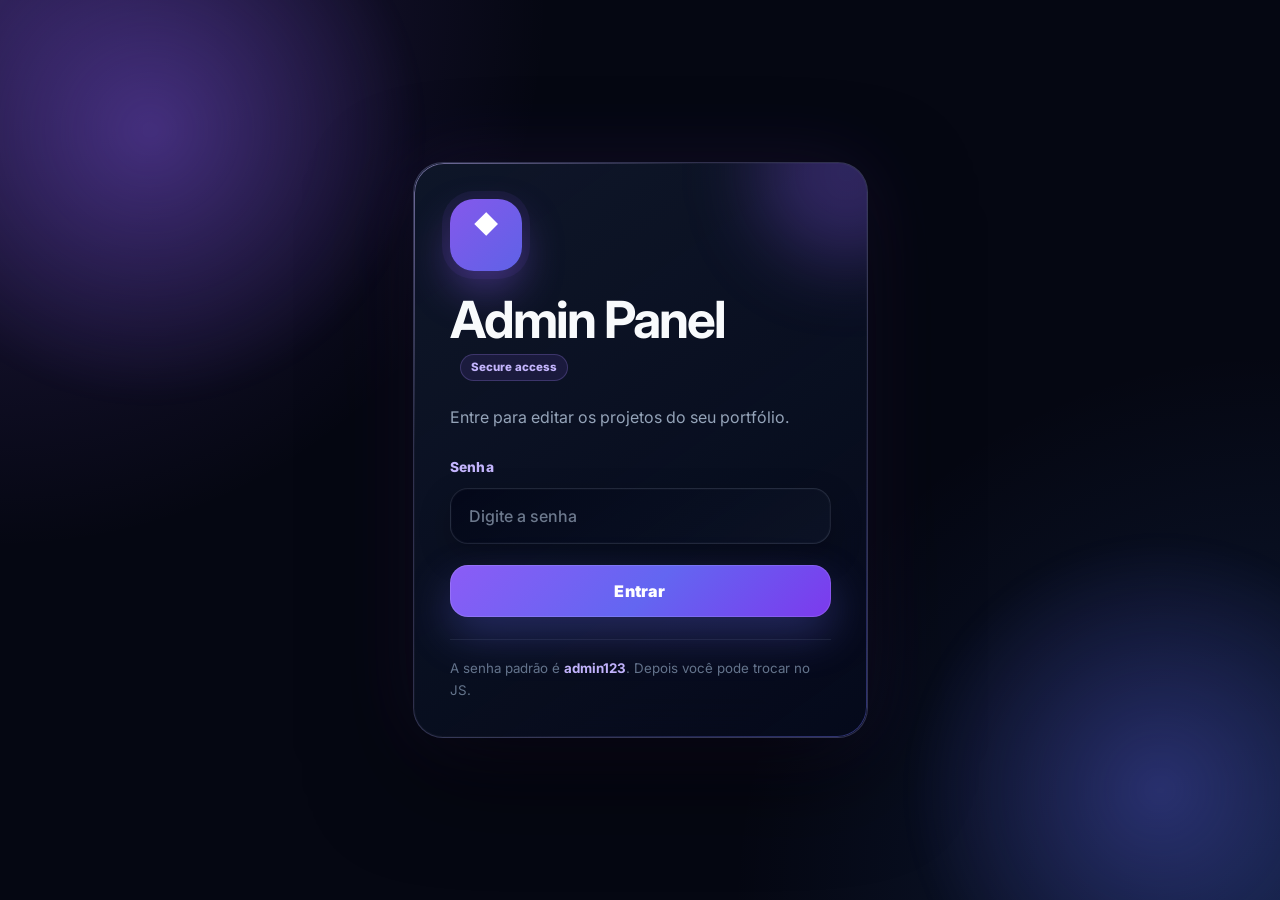
==== admin.html @ 2264615f "Update admin.html" ====
<!DOCTYPE html>
<html lang="pt-BR">
<head>
  <meta charset="UTF-8" />
  <meta name="viewport" content="width=device-width, initial-scale=1.0" />
  <title>Admin Panel | yDeku</title>

  <link rel="stylesheet" href="admin.css" />

  <link rel="preconnect" href="https://fonts.googleapis.com" />
  <link rel="preconnect" href="https://fonts.gstatic.com" crossorigin />
  <link
    href="https://fonts.googleapis.com/css2?family=Inter:wght@400;500;600;700;800&display=swap"
    rel="stylesheet"
  />
</head>
<body>
  <main class="admin-page">
    <section class="login-screen" id="loginScreen">
      <div class="login-card">
        <div class="login-logo">yDeku</div>

        <h1>Admin Panel</h1>
        <p>Entre para editar os projetos do seu portfólio.</p>

        <form id="loginForm">
          <label for="passwordInput">Senha</label>
          <input
            type="password"
            id="passwordInput"
            placeholder="Digite a senha"
            autocomplete="current-password"
          />

          <button type="submit">Entrar</button>

          <span class="login-error" id="loginError">
            Senha incorreta.
          </span>
        </form>

        <small>A senha padrão é <strong>admin123</strong>. Depois você pode trocar no JS.</small>
      </div>
    </section>

    <section class="dashboard hidden" id="dashboard">
      <aside class="sidebar">
        <div>
          <div class="brand">
            <span class="brand-icon">◆</span>
            <span>yDeku Admin</span>
          </div>

          <nav class="menu">
            <a href="#projects" class="active">Projetos</a>
            <a href="#settings">Configurações</a>
          </nav>
        </div>

        <button class="logout-btn" id="logoutBtn">Sair</button>
      </aside>

      <section class="content">
        <header class="topbar">
          <div>
            <h1>Painel Admin</h1>
            <p>Gerencie os projetos que aparecem no seu site.</p>
          </div>

          <a class="site-btn" href="index.html">Ver site</a>
        </header>

        <section class="admin-grid" id="projects">
          <div class="panel form-panel">
            <div class="panel-header">
              <h2 id="formTitle">Adicionar projeto</h2>
              <p>Preencha os dados do card.</p>
            </div>

            <form id="projectForm">
              <input type="hidden" id="projectId" />

              <div class="field">
                <label for="projectTitle">Título</label>
                <input
                  type="text"
                  id="projectTitle"
                  placeholder="Ex: Parkour Addon"
                  required
                />
              </div>

              <div class="field">
                <label for="projectDescription">Descrição</label>
                <textarea
                  id="projectDescription"
                  placeholder="Ex: Sistema de parkour para Minecraft Bedrock usando Script API."
                  required
                ></textarea>
              </div>

              <div class="field">
                <label for="projectImage">Imagem</label>
                <input
                  type="text"
                  id="projectImage"
                  placeholder="Ex: assets/project.png ou URL da imagem"
                />
              </div>

              <div class="field">
                <label for="projectLink">Link</label>
                <input
                  type="text"
                  id="projectLink"
                  placeholder="Ex: https://github.com/ydeku/..."
                />
              </div>

              <div class="field">
                <label for="projectTags">Tags</label>
                <input
                  type="text"
                  id="projectTags"
                  placeholder="Ex: Minecraft, Script API, JSON"
                />
              </div>

              <div class="form-actions">
                <button type="submit" class="primary-btn" id="saveBtn">
                  Salvar projeto
                </button>

                <button type="button" class="secondary-btn" id="cancelEditBtn">
                  Cancelar
                </button>
              </div>
            </form>
          </div>

          <div class="panel list-panel">
            <div class="panel-header">
              <h2>Projetos cadastrados</h2>
              <p>Edite, exclua ou reorganize seus cards.</p>
            </div>

            <div class="project-list" id="projectList"></div>

            <div class="empty-state hidden" id="emptyState">
              <h3>Nenhum projeto ainda</h3>
              <p>Adicione seu primeiro projeto pelo formulário.</p>
            </div>
          </div>
        </section>

        <section class="panel settings-panel" id="settings">
          <div class="panel-header">
            <h2>Configurações</h2>
            <p>Ferramentas rápidas para controlar os dados salvos.</p>
          </div>

          <div class="settings-actions">
            <button class="secondary-btn" id="exportBtn">Exportar dados</button>
            <button class="danger-btn" id="clearBtn">Limpar projetos</button>
          </div>

          <textarea
            id="exportOutput"
            class="export-output"
            readonly
            placeholder="Os dados exportados vão aparecer aqui..."
          ></textarea>
        </section>
      </section>
    </section>
  </main>

   <script src="projects-data.js?v=1"></script>
  <script src="admin.js?v=3"></script>
</body>
</html>
---- admin.css ----
* {
  margin: 0;
  padding: 0;
  box-sizing: border-box;
}

:root {
  --bg: #050712;
  --bg-soft: #0c111d;
  --card: rgba(15, 23, 42, 0.76);
  --card-solid: #0f172a;
  --border: rgba(148, 163, 184, 0.16);
  --text: #f8fafc;
  --muted: #94a3b8;
  --muted-2: #64748b;
  --primary: #8b5cf6;
  --primary-2: #a78bfa;
  --primary-3: #c4b5fd;
  --danger: #ef4444;
  --danger-2: #f87171;
  --success: #22c55e;
  --radius: 22px;
  --shadow: 0 24px 80px rgba(0, 0, 0, 0.42);
}

html {
  scroll-behavior: smooth;
}

body {
  min-height: 100vh;
  font-family: "Inter", Arial, sans-serif;
  background:
    radial-gradient(circle at top left, rgba(139, 92, 246, 0.24), transparent 35%),
    radial-gradient(circle at bottom right, rgba(59, 130, 246, 0.16), transparent 35%),
    var(--bg);
  color: var(--text);
  overflow-x: hidden;
}

button,
input,
textarea {
  font-family: inherit;
}

button {
  cursor: pointer;
}

a {
  color: inherit;
  text-decoration: none;
}

.hidden {
  display: none !important;
}

/* LOGIN NOVO */

.login-screen {
  position: relative;
  min-height: 100vh;
  display: grid;
  place-items: center;
  padding: 24px;
  overflow: hidden;
  isolation: isolate;
}

.login-screen::before {
  content: "";
  position: absolute;
  width: 620px;
  height: 620px;
  top: -180px;
  left: -160px;
  border-radius: 999px;
  background:
    radial-gradient(circle, rgba(139, 92, 246, 0.38), transparent 62%);
  filter: blur(8px);
  animation: floatGlow 8s ease-in-out infinite alternate;
  z-index: -3;
}

.login-screen::after {
  content: "";
  position: absolute;
  width: 560px;
  height: 560px;
  right: -160px;
  bottom: -170px;
  border-radius: 999px;
  background:
    radial-gradient(circle, rgba(99, 102, 241, 0.34), transparent 64%);
  filter: blur(8px);
  animation: floatGlow 9s ease-in-out infinite alternate-reverse;
  z-index: -3;
}

@keyframes floatGlow {
  from {
    transform: translate3d(0, 0, 0) scale(1);
  }

  to {
    transform: translate3d(28px, -22px, 0) scale(1.08);
  }
}

.login-card {
  position: relative;
  width: min(100%, 455px);
  padding: 36px;
  border: 1px solid rgba(196, 181, 253, 0.22);
  border-radius: 30px;
  background:
    linear-gradient(145deg, rgba(15, 23, 42, 0.88), rgba(2, 6, 23, 0.72)),
    rgba(15, 23, 42, 0.78);
  backdrop-filter: blur(22px);
  box-shadow:
    0 34px 100px rgba(0, 0, 0, 0.58),
    0 0 0 1px rgba(255, 255, 255, 0.03) inset,
    0 0 80px rgba(139, 92, 246, 0.12);
  overflow: hidden;
}

.login-card::before {
  content: "";
  position: absolute;
  inset: 0;
  padding: 1px;
  border-radius: inherit;
  background:
    linear-gradient(
      135deg,
      rgba(196, 181, 253, 0.55),
      transparent 28%,
      transparent 64%,
      rgba(99, 102, 241, 0.42)
    );
  mask:
    linear-gradient(#000 0 0) content-box,
    linear-gradient(#000 0 0);
  mask-composite: exclude;
  pointer-events: none;
}

.login-card::after {
  content: "";
  position: absolute;
  width: 180px;
  height: 180px;
  top: -80px;
  right: -70px;
  border-radius: 999px;
  background: rgba(139, 92, 246, 0.28);
  filter: blur(36px);
  pointer-events: none;
}

.login-logo {
  position: relative;
  width: 72px;
  height: 72px;
  display: grid;
  place-items: center;
  margin-bottom: 24px;
  border-radius: 24px;
  background:
    linear-gradient(135deg, rgba(139, 92, 246, 0.95), rgba(99, 102, 241, 0.95));
  color: #fff;
  font-weight: 900;
  letter-spacing: -1px;
  box-shadow:
    0 20px 40px rgba(139, 92, 246, 0.36),
    0 0 0 8px rgba(139, 92, 246, 0.08);
}

.login-logo::before {
  content: "◆";
  font-size: 1.55rem;
}

.login-logo {
  font-size: 0;
}

.login-card h1 {
  position: relative;
  font-size: clamp(2.2rem, 6vw, 3.2rem);
  line-height: 0.95;
  letter-spacing: -2px;
  margin-bottom: 12px;
}

.login-card h1::after {
  content: "Secure access";
  display: inline-flex;
  margin-left: 10px;
  transform: translateY(-6px);
  padding: 7px 10px;
  border: 1px solid rgba(167, 139, 250, 0.24);
  border-radius: 999px;
  background: rgba(139, 92, 246, 0.12);
  color: var(--primary-3);
  font-size: 0.72rem;
  font-weight: 800;
  letter-spacing: 0;
  vertical-align: middle;
}

.login-card p {
  max-width: 360px;
  color: var(--muted);
  line-height: 1.7;
  margin-bottom: 28px;
}

.login-card form {
  display: grid;
  gap: 13px;
}

.login-card label {
  color: var(--primary-3);
  font-size: 0.86rem;
  font-weight: 800;
  letter-spacing: 0.3px;
}

.login-card input {
  width: 100%;
  padding: 17px 18px;
  border: 1px solid rgba(148, 163, 184, 0.18);
  border-radius: 18px;
  outline: none;
  background:
    linear-gradient(145deg, rgba(2, 6, 23, 0.78), rgba(15, 23, 42, 0.58));
  color: var(--text);
  font-size: 1rem;
  font-weight: 600;
  box-shadow:
    0 12px 32px rgba(0, 0, 0, 0.22),
    0 0 0 1px rgba(255, 255, 255, 0.02) inset;
  transition: 0.25s ease;
}

.login-card input::placeholder {
  color: rgba(148, 163, 184, 0.72);
  font-weight: 500;
}

.login-card input:focus {
  border-color: rgba(167, 139, 250, 0.9);
  box-shadow:
    0 0 0 5px rgba(139, 92, 246, 0.14),
    0 16px 38px rgba(0, 0, 0, 0.3);
  transform: translateY(-1px);
}

.login-card button {
  position: relative;
  margin-top: 8px;
  padding: 16px 18px;
  border: none;
  border-radius: 18px;
  background:
    linear-gradient(135deg, #8b5cf6, #6366f1 52%, #7c3aed);
  color: #fff;
  font-weight: 900;
  font-size: 1rem;
  letter-spacing: 0.2px;
  box-shadow:
    0 18px 44px rgba(99, 102, 241, 0.32),
    0 0 0 1px rgba(255, 255, 255, 0.12) inset;
  overflow: hidden;
  transition: transform 0.25s ease, filter 0.25s ease, box-shadow 0.25s ease;
}

.login-card button::before {
  content: "";
  position: absolute;
  top: 0;
  left: -80%;
  width: 60%;
  height: 100%;
  background: linear-gradient(90deg, transparent, rgba(255, 255, 255, 0.28), transparent);
  transform: skewX(-18deg);
  transition: 0.55s ease;
}

.login-card button:hover {
  transform: translateY(-3px);
  filter: brightness(1.08);
  box-shadow:
    0 24px 58px rgba(99, 102, 241, 0.42),
    0 0 0 1px rgba(255, 255, 255, 0.16) inset;
}

.login-card button:hover::before {
  left: 125%;
}

.login-card button:active {
  transform: translateY(-1px) scale(0.99);
}

.login-error {
  display: none;
  padding: 12px 14px;
  border: 1px solid rgba(248, 113, 113, 0.24);
  border-radius: 14px;
  background: rgba(239, 68, 68, 0.08);
  color: var(--danger-2);
  font-size: 0.9rem;
  font-weight: 800;
}

.login-error.show {
  display: block;
}

.login-card small {
  display: block;
  margin-top: 22px;
  padding-top: 18px;
  border-top: 1px solid rgba(148, 163, 184, 0.12);
  color: var(--muted-2);
  line-height: 1.6;
}

.login-card small strong {
  color: var(--primary-3);
}

/* DASHBOARD */

.dashboard {
  min-height: 100vh;
  display: grid;
  grid-template-columns: 280px 1fr;
}

.sidebar {
  position: sticky;
  top: 0;
  height: 100vh;
  padding: 24px;
  border-right: 1px solid var(--border);
  background: rgba(2, 6, 23, 0.54);
  backdrop-filter: blur(20px);
  display: flex;
  flex-direction: column;
  justify-content: space-between;
}

.brand {
  display: flex;
  align-items: center;
  gap: 12px;
  font-weight: 800;
  font-size: 1.1rem;
  margin-bottom: 34px;
}

.brand-icon {
  width: 38px;
  height: 38px;
  display: grid;
  place-items: center;
  border-radius: 14px;
  background: linear-gradient(135deg, var(--primary), #6366f1);
  color: #fff;
  box-shadow: 0 12px 30px rgba(139, 92, 246, 0.28);
}

.menu {
  display: grid;
  gap: 8px;
}

.menu a {
  padding: 13px 14px;
  border-radius: 15px;
  color: var(--muted);
  font-weight: 700;
  transition: 0.25s ease;
}

.menu a:hover,
.menu a.active {
  background: rgba(139, 92, 246, 0.14);
  color: var(--text);
}

.logout-btn {
  padding: 13px 16px;
  border: 1px solid rgba(239, 68, 68, 0.25);
  border-radius: 16px;
  background: rgba(239, 68, 68, 0.08);
  color: var(--danger-2);
  font-weight: 800;
}

.content {
  padding: 34px;
  overflow: hidden;
}

.topbar {
  display: flex;
  justify-content: space-between;
  align-items: center;
  gap: 18px;
  margin-bottom: 28px;
}

.topbar h1 {
  font-size: clamp(2rem, 5vw, 3.2rem);
  line-height: 1;
  margin-bottom: 10px;
}

.topbar p {
  color: var(--muted);
}

.site-btn {
  padding: 13px 18px;
  border: 1px solid var(--border);
  border-radius: 999px;
  background: rgba(15, 23, 42, 0.72);
  color: var(--text);
  font-weight: 800;
  white-space: nowrap;
  transition: 0.25s ease;
}

.site-btn:hover {
  transform: translateY(-2px);
  border-color: rgba(167, 139, 250, 0.6);
}

.admin-grid {
  display: grid;
  grid-template-columns: minmax(300px, 440px) 1fr;
  gap: 22px;
  align-items: start;
}

.panel {
  border: 1px solid var(--border);
  border-radius: var(--radius);
  background: var(--card);
  backdrop-filter: blur(18px);
  box-shadow: var(--shadow);
}

.form-panel,
.list-panel,
.settings-panel {
  padding: 24px;
}

.panel-header {
  margin-bottom: 22px;
}

.panel-header h2 {
  font-size: 1.35rem;
  margin-bottom: 7px;
}

.panel-header p {
  color: var(--muted);
  line-height: 1.5;
}

#projectForm {
  display: grid;
  gap: 16px;
}

.field {
  display: grid;
  gap: 8px;
}

.field label {
  color: var(--muted);
  font-size: 0.9rem;
  font-weight: 700;
}

.field input,
.field textarea,
.export-output {
  width: 100%;
  border: 1px solid var(--border);
  border-radius: 16px;
  outline: none;
  background: rgba(2, 6, 23, 0.48);
  color: var(--text);
  font-size: 0.98rem;
}

.field input,
.field textarea {
  padding: 14px 15px;
}

.field textarea {
  min-height: 120px;
  resize: vertical;
}

.field input:focus,
.field textarea:focus,
.export-output:focus {
  border-color: rgba(167, 139, 250, 0.85);
  box-shadow: 0 0 0 4px rgba(139, 92, 246, 0.12);
}

.form-actions,
.settings-actions {
  display: flex;
  gap: 12px;
  flex-wrap: wrap;
}

.primary-btn,
.secondary-btn,
.danger-btn,
.card-btn {
  border: none;
  border-radius: 15px;
  padding: 12px 16px;
  font-weight: 800;
  transition: 0.25s ease;
}

.primary-btn {
  background: linear-gradient(135deg, var(--primary), #6366f1);
  color: #fff;
}

.secondary-btn {
  border: 1px solid var(--border);
  background: rgba(15, 23, 42, 0.62);
  color: var(--text);
}

.danger-btn {
  background: rgba(239, 68, 68, 0.1);
  color: var(--danger-2);
  border: 1px solid rgba(239, 68, 68, 0.22);
}

.primary-btn:hover,
.secondary-btn:hover,
.danger-btn:hover,
.card-btn:hover {
  transform: translateY(-2px);
  filter: brightness(1.08);
}

#cancelEditBtn {
  display: none;
}

#cancelEditBtn.show {
  display: inline-block;
}

/* LISTA */

.project-list {
  display: grid;
  gap: 16px;
}

.project-item {
  display: grid;
  grid-template-columns: 92px 1fr;
  gap: 16px;
  padding: 16px;
  border: 1px solid var(--border);
  border-radius: 20px;
  background: rgba(2, 6, 23, 0.38);
}

.project-thumb {
  width: 92px;
  height: 92px;
  border-radius: 18px;
  overflow: hidden;
  background:
    radial-gradient(circle at top left, rgba(139, 92, 246, 0.34), transparent 55%),
    rgba(15, 23, 42, 0.9);
  display: grid;
  place-items: center;
  color: var(--primary-2);
  font-weight: 900;
  font-size: 1.5rem;
}

.project-thumb img {
  width: 100%;
  height: 100%;
  object-fit: cover;
}

.project-info h3 {
  font-size: 1.1rem;
  margin-bottom: 8px;
}

.project-info p {
  color: var(--muted);
  line-height: 1.5;
  margin-bottom: 12px;
}

.tags {
  display: flex;
  flex-wrap: wrap;
  gap: 8px;
  margin-bottom: 14px;
}

.tag {
  padding: 6px 9px;
  border-radius: 999px;
  background: rgba(139, 92, 246, 0.12);
  color: var(--primary-2);
  font-size: 0.78rem;
  font-weight: 800;
}

.card-actions {
  display: flex;
  flex-wrap: wrap;
  gap: 8px;
}

.card-btn {
  padding: 9px 12px;
  font-size: 0.86rem;
}

.edit-btn {
  background: rgba(139, 92, 246, 0.12);
  color: var(--primary-2);
}

.delete-btn {
  background: rgba(239, 68, 68, 0.1);
  color: var(--danger-2);
}

.move-btn {
  background: rgba(148, 163, 184, 0.12);
  color: var(--text);
}

.empty-state {
  padding: 42px 18px;
  text-align: center;
  border: 1px dashed var(--border);
  border-radius: 20px;
  color: var(--muted);
}

.empty-state h3 {
  color: var(--text);
  margin-bottom: 8px;
}

.settings-panel {
  margin-top: 22px;
}

.export-output {
  min-height: 160px;
  margin-top: 18px;
  padding: 16px;
  resize: vertical;
  color: var(--muted);
}

/* TOAST */

.save-toast {
  position: fixed;
  right: 24px;
  bottom: 24px;
  z-index: 9999;
  padding: 14px 18px;
  border: 1px solid rgba(34, 197, 94, 0.3);
  border-radius: 16px;
  background: rgba(15, 23, 42, 0.94);
  color: #86efac;
  font-weight: 800;
  box-shadow: 0 18px 50px rgba(0, 0, 0, 0.35);
  opacity: 0;
  transform: translateY(14px);
  pointer-events: none;
  transition: 0.25s ease;
}

.save-toast.show {
  opacity: 1;
  transform: translateY(0);
}

/* RESPONSIVO */

@media (max-width: 980px) {
  .dashboard {
    grid-template-columns: 1fr;
  }

  .sidebar {
    position: relative;
    height: auto;
    flex-direction: row;
    align-items: center;
    gap: 18px;
    padding: 18px;
  }

  .brand {
    margin-bottom: 0;
  }

  .menu {
    display: none;
  }

  .admin-grid {
    grid-template-columns: 1fr;
  }

  .content {
    padding: 24px;
  }
}

@media (max-width: 640px) {
  .login-screen {
    padding: 18px;
  }

  .login-card {
    padding: 26px;
    border-radius: 26px;
  }

  .login-logo {
    width: 64px;
    height: 64px;
    border-radius: 22px;
  }

  .login-card h1::after {
    display: flex;
    width: fit-content;
    margin-left: 0;
    margin-top: 12px;
    transform: none;
  }

  .topbar {
    align-items: flex-start;
    flex-direction: column;
  }

  .project-item {
    grid-template-columns: 1fr;
  }

  .project-thumb {
    width: 100%;
    height: 170px;
  }

  .sidebar {
    align-items: stretch;
    flex-direction: column;
  }

  .logout-btn {
    width: 100%;
  }

  .save-toast {
    right: 16px;
    left: 16px;
    bottom: 16px;
    text-align: center;
  }
}
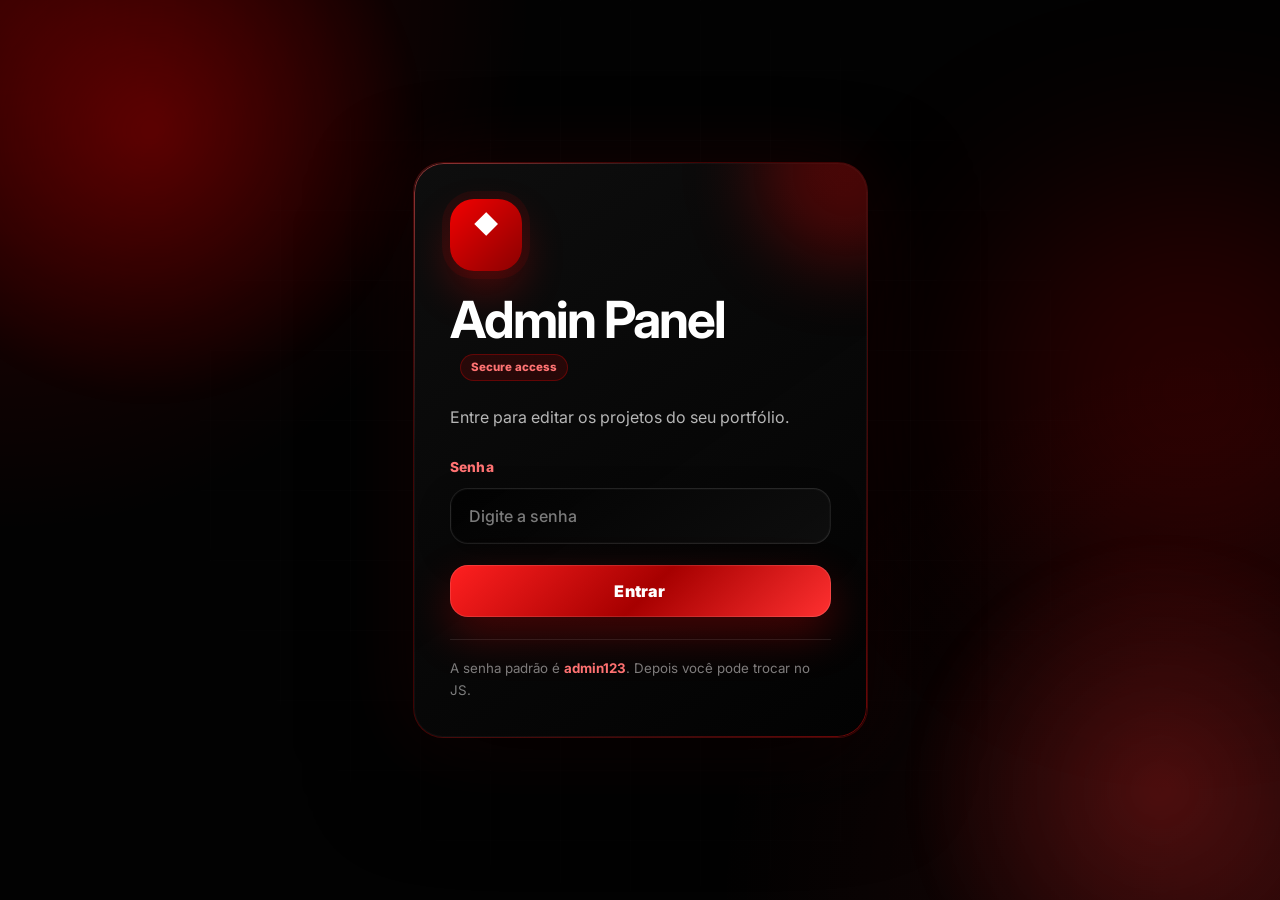
==== commit bc1de47f: "Update admin.html" ====
--- a/admin.html
+++ b/admin.html
@@ -1,4 +1,3 @@
-
 <!DOCTYPE html>
 <html lang="pt-BR">
 <head>
@@ -6,7 +5,7 @@
   <meta name="viewport" content="width=device-width, initial-scale=1.0" />
   <title>Admin Panel | yDeku</title>
 
-  <link rel="stylesheet" href="admin.css" />
+  <link rel="stylesheet" href="admin.css?v=11" />
 
   <link rel="preconnect" href="https://fonts.googleapis.com" />
   <link rel="preconnect" href="https://fonts.gstatic.com" crossorigin />
@@ -15,6 +14,7 @@
     rel="stylesheet"
   />
 </head>
+
 <body>
   <main class="admin-page">
     <section class="login-screen" id="loginScreen">
@@ -102,11 +102,38 @@
 
               <div class="field">
                 <label for="projectImage">Imagem</label>
+
                 <input
                   type="text"
                   id="projectImage"
                   placeholder="Ex: assets/project.png ou URL da imagem"
                 />
+
+                <div class="image-tools">
+                  <input
+                    type="file"
+                    id="projectImageFile"
+                    accept="image/*"
+                    hidden
+                  />
+
+                  <button type="button" class="secondary-btn image-btn" id="chooseImageBtn">
+                    Escolher imagem do dispositivo
+                  </button>
+
+                  <button type="button" class="danger-btn image-btn" id="clearImageBtn">
+                    Limpar imagem
+                  </button>
+                </div>
+
+                <div class="image-preview empty" id="imagePreview">
+                  <span>Nenhuma imagem selecionada</span>
+                </div>
+
+                <small class="field-hint">
+                  Você pode usar uma URL/caminho ou escolher uma imagem do seu dispositivo.
+                  Imagens locais serão salvas como Base64.
+                </small>
               </div>
 
               <div class="field">
@@ -176,7 +203,7 @@
     </section>
   </main>
 
-   <script src="projects-data.js?v=1"></script>
-  <script src="admin.js?v=3"></script>
+  <script src="projects-data.js?v=12"></script>
+  <script src="admin.js?v=12"></script>
 </body>
 </html>
--- a/admin.css
+++ b/admin.css
@@ -5,22 +5,23 @@
 }
 
 :root {
-  --bg: #050712;
-  --bg-soft: #0c111d;
-  --card: rgba(15, 23, 42, 0.76);
-  --card-solid: #0f172a;
-  --border: rgba(148, 163, 184, 0.16);
-  --text: #f8fafc;
-  --muted: #94a3b8;
-  --muted-2: #64748b;
-  --primary: #8b5cf6;
-  --primary-2: #a78bfa;
-  --primary-3: #c4b5fd;
+  --bg: #020202;
+  --bg-soft: #080808;
+  --card: rgba(12, 12, 12, 0.78);
+  --card-solid: #0b0b0b;
+  --border: rgba(255, 255, 255, 0.09);
+  --border-red: rgba(255, 0, 0, 0.28);
+  --text: #ffffff;
+  --muted: #b6b6b6;
+  --muted-2: #7d7d7d;
+  --primary: #ff2020;
+  --primary-2: #ff4b4b;
+  --primary-3: #ff7373;
   --danger: #ef4444;
-  --danger-2: #f87171;
+  --danger-2: #ff6b6b;
   --success: #22c55e;
   --radius: 22px;
-  --shadow: 0 24px 80px rgba(0, 0, 0, 0.42);
+  --shadow: 0 24px 80px rgba(0, 0, 0, 0.55);
 }
 
 html {
@@ -31,11 +32,38 @@
   min-height: 100vh;
   font-family: "Inter", Arial, sans-serif;
   background:
-    radial-gradient(circle at top left, rgba(139, 92, 246, 0.24), transparent 35%),
-    radial-gradient(circle at bottom right, rgba(59, 130, 246, 0.16), transparent 35%),
-    var(--bg);
+    radial-gradient(circle at top left, rgba(255, 0, 0, 0.18), transparent 34%),
+    radial-gradient(circle at bottom right, rgba(255, 35, 35, 0.11), transparent 36%),
+    #020202;
   color: var(--text);
   overflow-x: hidden;
+}
+
+body::before {
+  content: "";
+  position: fixed;
+  inset: 0;
+  z-index: -2;
+  background-image:
+    linear-gradient(rgba(255, 255, 255, 0.025) 1px, transparent 1px),
+    linear-gradient(90deg, rgba(255, 255, 255, 0.025) 1px, transparent 1px);
+  background-size: 70px 70px;
+  mask-image: radial-gradient(circle at center, black 0%, transparent 75%);
+  pointer-events: none;
+}
+
+body::after {
+  content: "";
+  position: fixed;
+  width: 420px;
+  height: 420px;
+  right: -120px;
+  top: 20%;
+  z-index: -1;
+  border-radius: 999px;
+  background: rgba(255, 0, 0, 0.16);
+  filter: blur(100px);
+  pointer-events: none;
 }
 
 button,
@@ -53,11 +81,16 @@
   text-decoration: none;
 }
 
+img {
+  max-width: 100%;
+  display: block;
+}
+
 .hidden {
   display: none !important;
 }
 
-/* LOGIN NOVO */
+/* LOGIN */
 
 .login-screen {
   position: relative;
@@ -77,8 +110,7 @@
   top: -180px;
   left: -160px;
   border-radius: 999px;
-  background:
-    radial-gradient(circle, rgba(139, 92, 246, 0.38), transparent 62%);
+  background: radial-gradient(circle, rgba(255, 0, 0, 0.28), transparent 62%);
   filter: blur(8px);
   animation: floatGlow 8s ease-in-out infinite alternate;
   z-index: -3;
@@ -92,8 +124,7 @@
   right: -160px;
   bottom: -170px;
   border-radius: 999px;
-  background:
-    radial-gradient(circle, rgba(99, 102, 241, 0.34), transparent 64%);
+  background: radial-gradient(circle, rgba(255, 45, 45, 0.24), transparent 64%);
   filter: blur(8px);
   animation: floatGlow 9s ease-in-out infinite alternate-reverse;
   z-index: -3;
@@ -113,16 +144,16 @@
   position: relative;
   width: min(100%, 455px);
   padding: 36px;
-  border: 1px solid rgba(196, 181, 253, 0.22);
+  border: 1px solid rgba(255, 0, 0, 0.24);
   border-radius: 30px;
   background:
-    linear-gradient(145deg, rgba(15, 23, 42, 0.88), rgba(2, 6, 23, 0.72)),
-    rgba(15, 23, 42, 0.78);
+    linear-gradient(145deg, rgba(14, 14, 14, 0.92), rgba(0, 0, 0, 0.76)),
+    rgba(12, 12, 12, 0.78);
   backdrop-filter: blur(22px);
   box-shadow:
-    0 34px 100px rgba(0, 0, 0, 0.58),
-    0 0 0 1px rgba(255, 255, 255, 0.03) inset,
-    0 0 80px rgba(139, 92, 246, 0.12);
+    0 34px 100px rgba(0, 0, 0, 0.72),
+    0 0 0 1px rgba(255, 255, 255, 0.035) inset,
+    0 0 80px rgba(255, 0, 0, 0.1);
   overflow: hidden;
 }
 
@@ -135,10 +166,10 @@
   background:
     linear-gradient(
       135deg,
-      rgba(196, 181, 253, 0.55),
+      rgba(255, 80, 80, 0.55),
       transparent 28%,
       transparent 64%,
-      rgba(99, 102, 241, 0.42)
+      rgba(255, 0, 0, 0.42)
     );
   mask:
     linear-gradient(#000 0 0) content-box,
@@ -155,7 +186,7 @@
   top: -80px;
   right: -70px;
   border-radius: 999px;
-  background: rgba(139, 92, 246, 0.28);
+  background: rgba(255, 0, 0, 0.26);
   filter: blur(36px);
   pointer-events: none;
 }
@@ -169,22 +200,19 @@
   margin-bottom: 24px;
   border-radius: 24px;
   background:
-    linear-gradient(135deg, rgba(139, 92, 246, 0.95), rgba(99, 102, 241, 0.95));
+    linear-gradient(135deg, rgba(255, 0, 0, 0.95), rgba(145, 0, 0, 0.95));
   color: #fff;
   font-weight: 900;
   letter-spacing: -1px;
   box-shadow:
-    0 20px 40px rgba(139, 92, 246, 0.36),
-    0 0 0 8px rgba(139, 92, 246, 0.08);
+    0 20px 40px rgba(255, 0, 0, 0.25),
+    0 0 0 8px rgba(255, 0, 0, 0.08);
+  font-size: 0;
 }
 
 .login-logo::before {
   content: "◆";
   font-size: 1.55rem;
-}
-
-.login-logo {
-  font-size: 0;
 }
 
 .login-card h1 {
@@ -201,9 +229,9 @@
   margin-left: 10px;
   transform: translateY(-6px);
   padding: 7px 10px;
-  border: 1px solid rgba(167, 139, 250, 0.24);
+  border: 1px solid rgba(255, 0, 0, 0.28);
   border-radius: 999px;
-  background: rgba(139, 92, 246, 0.12);
+  background: rgba(255, 0, 0, 0.12);
   color: var(--primary-3);
   font-size: 0.72rem;
   font-weight: 800;
@@ -233,30 +261,30 @@
 .login-card input {
   width: 100%;
   padding: 17px 18px;
-  border: 1px solid rgba(148, 163, 184, 0.18);
+  border: 1px solid rgba(255, 255, 255, 0.11);
   border-radius: 18px;
   outline: none;
   background:
-    linear-gradient(145deg, rgba(2, 6, 23, 0.78), rgba(15, 23, 42, 0.58));
+    linear-gradient(145deg, rgba(0, 0, 0, 0.78), rgba(20, 20, 20, 0.58));
   color: var(--text);
   font-size: 1rem;
   font-weight: 600;
   box-shadow:
-    0 12px 32px rgba(0, 0, 0, 0.22),
-    0 0 0 1px rgba(255, 255, 255, 0.02) inset;
+    0 12px 32px rgba(0, 0, 0, 0.28),
+    0 0 0 1px rgba(255, 255, 255, 0.025) inset;
   transition: 0.25s ease;
 }
 
 .login-card input::placeholder {
-  color: rgba(148, 163, 184, 0.72);
+  color: rgba(190, 190, 190, 0.64);
   font-weight: 500;
 }
 
 .login-card input:focus {
-  border-color: rgba(167, 139, 250, 0.9);
+  border-color: rgba(255, 0, 0, 0.82);
   box-shadow:
-    0 0 0 5px rgba(139, 92, 246, 0.14),
-    0 16px 38px rgba(0, 0, 0, 0.3);
+    0 0 0 5px rgba(255, 0, 0, 0.12),
+    0 16px 38px rgba(0, 0, 0, 0.34);
   transform: translateY(-1px);
 }
 
@@ -267,13 +295,13 @@
   border: none;
   border-radius: 18px;
   background:
-    linear-gradient(135deg, #8b5cf6, #6366f1 52%, #7c3aed);
+    linear-gradient(135deg, #ff2020, #a60000 52%, #ff3030);
   color: #fff;
   font-weight: 900;
   font-size: 1rem;
   letter-spacing: 0.2px;
   box-shadow:
-    0 18px 44px rgba(99, 102, 241, 0.32),
+    0 18px 44px rgba(255, 0, 0, 0.26),
     0 0 0 1px rgba(255, 255, 255, 0.12) inset;
   overflow: hidden;
   transition: transform 0.25s ease, filter 0.25s ease, box-shadow 0.25s ease;
@@ -295,7 +323,7 @@
   transform: translateY(-3px);
   filter: brightness(1.08);
   box-shadow:
-    0 24px 58px rgba(99, 102, 241, 0.42),
+    0 24px 58px rgba(255, 0, 0, 0.34),
     0 0 0 1px rgba(255, 255, 255, 0.16) inset;
 }
 
@@ -310,7 +338,7 @@
 .login-error {
   display: none;
   padding: 12px 14px;
-  border: 1px solid rgba(248, 113, 113, 0.24);
+  border: 1px solid rgba(255, 80, 80, 0.24);
   border-radius: 14px;
   background: rgba(239, 68, 68, 0.08);
   color: var(--danger-2);
@@ -326,7 +354,7 @@
   display: block;
   margin-top: 22px;
   padding-top: 18px;
-  border-top: 1px solid rgba(148, 163, 184, 0.12);
+  border-top: 1px solid rgba(255, 255, 255, 0.1);
   color: var(--muted-2);
   line-height: 1.6;
 }
@@ -348,8 +376,8 @@
   top: 0;
   height: 100vh;
   padding: 24px;
-  border-right: 1px solid var(--border);
-  background: rgba(2, 6, 23, 0.54);
+  border-right: 1px solid rgba(255, 255, 255, 0.08);
+  background: rgba(0, 0, 0, 0.52);
   backdrop-filter: blur(20px);
   display: flex;
   flex-direction: column;
@@ -371,9 +399,9 @@
   display: grid;
   place-items: center;
   border-radius: 14px;
-  background: linear-gradient(135deg, var(--primary), #6366f1);
+  background: linear-gradient(135deg, #ff2020, #950000);
   color: #fff;
-  box-shadow: 0 12px 30px rgba(139, 92, 246, 0.28);
+  box-shadow: 0 12px 30px rgba(255, 0, 0, 0.22);
 }
 
 .menu {
@@ -391,8 +419,9 @@
 
 .menu a:hover,
 .menu a.active {
-  background: rgba(139, 92, 246, 0.14);
+  background: rgba(255, 0, 0, 0.13);
   color: var(--text);
+  box-shadow: 0 0 20px rgba(255, 0, 0, 0.08);
 }
 
 .logout-btn {
@@ -421,6 +450,7 @@
   font-size: clamp(2rem, 5vw, 3.2rem);
   line-height: 1;
   margin-bottom: 10px;
+  text-shadow: 0 0 22px rgba(255, 0, 0, 0.22);
 }
 
 .topbar p {
@@ -429,9 +459,9 @@
 
 .site-btn {
   padding: 13px 18px;
-  border: 1px solid var(--border);
+  border: 1px solid rgba(255, 0, 0, 0.28);
   border-radius: 999px;
-  background: rgba(15, 23, 42, 0.72);
+  background: rgba(255, 0, 0, 0.08);
   color: var(--text);
   font-weight: 800;
   white-space: nowrap;
@@ -440,7 +470,8 @@
 
 .site-btn:hover {
   transform: translateY(-2px);
-  border-color: rgba(167, 139, 250, 0.6);
+  border-color: rgba(255, 0, 0, 0.65);
+  box-shadow: 0 0 22px rgba(255, 0, 0, 0.16);
 }
 
 .admin-grid {
@@ -453,7 +484,8 @@
 .panel {
   border: 1px solid var(--border);
   border-radius: var(--radius);
-  background: var(--card);
+  background:
+    linear-gradient(145deg, rgba(18, 18, 18, 0.78), rgba(4, 4, 4, 0.74));
   backdrop-filter: blur(18px);
   box-shadow: var(--shadow);
 }
@@ -498,10 +530,10 @@
 .field textarea,
 .export-output {
   width: 100%;
-  border: 1px solid var(--border);
+  border: 1px solid rgba(255, 255, 255, 0.1);
   border-radius: 16px;
   outline: none;
-  background: rgba(2, 6, 23, 0.48);
+  background: rgba(0, 0, 0, 0.42);
   color: var(--text);
   font-size: 0.98rem;
 }
@@ -516,11 +548,61 @@
   resize: vertical;
 }
 
+.field input::placeholder,
+.field textarea::placeholder,
+.export-output::placeholder {
+  color: rgba(180, 180, 180, 0.5);
+}
+
 .field input:focus,
 .field textarea:focus,
 .export-output:focus {
-  border-color: rgba(167, 139, 250, 0.85);
-  box-shadow: 0 0 0 4px rgba(139, 92, 246, 0.12);
+  border-color: rgba(255, 0, 0, 0.75);
+  box-shadow: 0 0 0 4px rgba(255, 0, 0, 0.11);
+}
+
+.field-hint {
+  color: var(--muted-2);
+  font-size: 0.78rem;
+  line-height: 1.5;
+}
+
+.image-tools {
+  display: flex;
+  gap: 10px;
+  flex-wrap: wrap;
+}
+
+.image-btn {
+  font-size: 0.86rem;
+  padding: 11px 13px;
+}
+
+.image-preview {
+  width: 100%;
+  height: 190px;
+  border-radius: 18px;
+  border: 1px dashed rgba(255, 0, 0, 0.34);
+  background:
+    radial-gradient(circle at center, rgba(255, 0, 0, 0.12), transparent 65%),
+    rgba(0, 0, 0, 0.38);
+  display: grid;
+  place-items: center;
+  overflow: hidden;
+  color: var(--muted);
+  font-size: 0.9rem;
+  font-weight: 700;
+}
+
+.image-preview.empty {
+  padding: 18px;
+  text-align: center;
+}
+
+.image-preview img {
+  width: 100%;
+  height: 100%;
+  object-fit: cover;
 }
 
 .form-actions,
@@ -542,13 +624,14 @@
 }
 
 .primary-btn {
-  background: linear-gradient(135deg, var(--primary), #6366f1);
+  background: linear-gradient(135deg, #ff2020, #990000);
   color: #fff;
+  box-shadow: 0 16px 32px rgba(255, 0, 0, 0.18);
 }
 
 .secondary-btn {
-  border: 1px solid var(--border);
-  background: rgba(15, 23, 42, 0.62);
+  border: 1px solid rgba(255, 255, 255, 0.11);
+  background: rgba(255, 255, 255, 0.04);
   color: var(--text);
 }
 
@@ -566,6 +649,10 @@
   filter: brightness(1.08);
 }
 
+.primary-btn:hover {
+  box-shadow: 0 20px 42px rgba(255, 0, 0, 0.25);
+}
+
 #cancelEditBtn {
   display: none;
 }
@@ -588,7 +675,13 @@
   padding: 16px;
   border: 1px solid var(--border);
   border-radius: 20px;
-  background: rgba(2, 6, 23, 0.38);
+  background: rgba(0, 0, 0, 0.34);
+  transition: 0.25s ease;
+}
+
+.project-item:hover {
+  border-color: rgba(255, 0, 0, 0.24);
+  box-shadow: 0 0 24px rgba(255, 0, 0, 0.08);
 }
 
 .project-thumb {
@@ -597,8 +690,8 @@
   border-radius: 18px;
   overflow: hidden;
   background:
-    radial-gradient(circle at top left, rgba(139, 92, 246, 0.34), transparent 55%),
-    rgba(15, 23, 42, 0.9);
+    radial-gradient(circle at top left, rgba(255, 0, 0, 0.26), transparent 55%),
+    rgba(12, 12, 12, 0.9);
   display: grid;
   place-items: center;
   color: var(--primary-2);
@@ -633,7 +726,7 @@
 .tag {
   padding: 6px 9px;
   border-radius: 999px;
-  background: rgba(139, 92, 246, 0.12);
+  background: rgba(255, 0, 0, 0.12);
   color: var(--primary-2);
   font-size: 0.78rem;
   font-weight: 800;
@@ -651,7 +744,7 @@
 }
 
 .edit-btn {
-  background: rgba(139, 92, 246, 0.12);
+  background: rgba(255, 0, 0, 0.12);
   color: var(--primary-2);
 }
 
@@ -661,16 +754,23 @@
 }
 
 .move-btn {
-  background: rgba(148, 163, 184, 0.12);
+  background: rgba(255, 255, 255, 0.08);
   color: var(--text);
+}
+
+.card-btn:disabled {
+  opacity: 0.35;
+  cursor: not-allowed;
+  transform: none;
 }
 
 .empty-state {
   padding: 42px 18px;
   text-align: center;
-  border: 1px dashed var(--border);
+  border: 1px dashed rgba(255, 255, 255, 0.13);
   border-radius: 20px;
   color: var(--muted);
+  background: rgba(0, 0, 0, 0.18);
 }
 
 .empty-state h3 {
@@ -700,10 +800,10 @@
   padding: 14px 18px;
   border: 1px solid rgba(34, 197, 94, 0.3);
   border-radius: 16px;
-  background: rgba(15, 23, 42, 0.94);
+  background: rgba(8, 8, 8, 0.94);
   color: #86efac;
   font-weight: 800;
-  box-shadow: 0 18px 50px rgba(0, 0, 0, 0.35);
+  box-shadow: 0 18px 50px rgba(0, 0, 0, 0.42);
   opacity: 0;
   transform: translateY(14px);
   pointer-events: none;
@@ -795,6 +895,14 @@
     width: 100%;
   }
 
+  .image-tools {
+    flex-direction: column;
+  }
+
+  .image-tools button {
+    width: 100%;
+  }
+
   .save-toast {
     right: 16px;
     left: 16px;
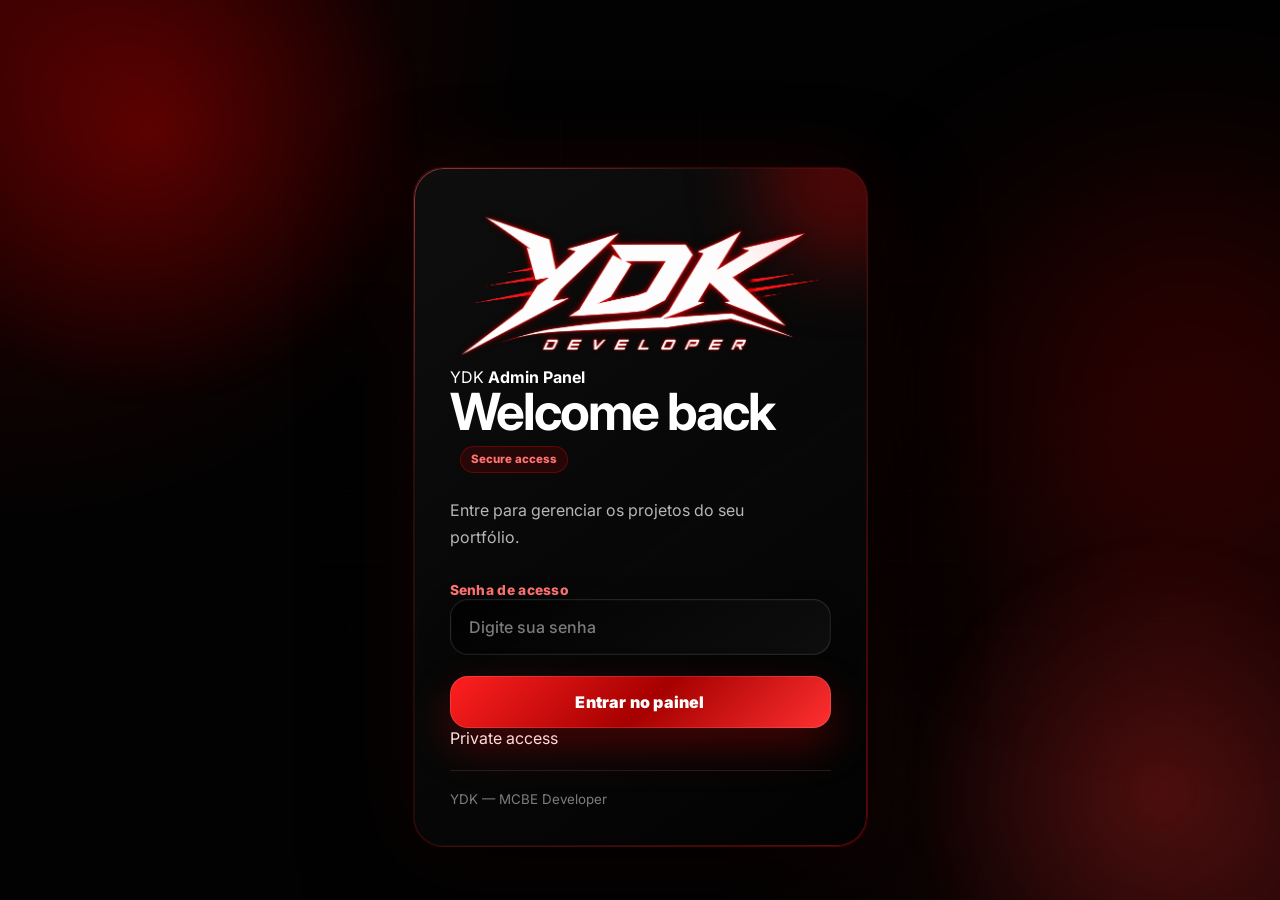
==== commit 9d4e85af: "Update admin.html" ====
--- a/admin.html
+++ b/admin.html
@@ -5,12 +5,12 @@
   <meta name="viewport" content="width=device-width, initial-scale=1.0" />
   <title>Admin Panel | yDeku</title>
 
-  <link rel="stylesheet" href="admin.css?v=11" />
+  <link rel="stylesheet" href="admin.css?v=15" />
 
   <link rel="preconnect" href="https://fonts.googleapis.com" />
   <link rel="preconnect" href="https://fonts.gstatic.com" crossorigin />
   <link
-    href="https://fonts.googleapis.com/css2?family=Inter:wght@400;500;600;700;800&display=swap"
+    href="https://fonts.googleapis.com/css2?family=Inter:wght@400;500;600;700;800;900&display=swap"
     rel="stylesheet"
   />
 </head>
@@ -18,29 +18,53 @@
 <body>
   <main class="admin-page">
     <section class="login-screen" id="loginScreen">
+      <div class="login-bg-blur blur-one"></div>
+      <div class="login-bg-blur blur-two"></div>
+
       <div class="login-card">
-        <div class="login-logo">yDeku</div>
-
-        <h1>Admin Panel</h1>
-        <p>Entre para editar os projetos do seu portfólio.</p>
-
-        <form id="loginForm">
-          <label for="passwordInput">Senha</label>
-          <input
-            type="password"
-            id="passwordInput"
-            placeholder="Digite a senha"
-            autocomplete="current-password"
-          />
-
-          <button type="submit">Entrar</button>
+        <div class="login-brand">
+          <div class="login-logo-box">
+            <img src="assets/logo.png" alt="YDK Logo">
+          </div>
+
+          <div>
+            <span>YDK</span>
+            <strong>Admin Panel</strong>
+          </div>
+        </div>
+
+        <div class="login-title">
+          <h1>Welcome back</h1>
+          <p>Entre para gerenciar os projetos do seu portfólio.</p>
+        </div>
+
+        <form id="loginForm" class="login-form">
+          <div class="login-field">
+            <label for="passwordInput">Senha de acesso</label>
+
+            <div class="password-box">
+              <input
+                type="password"
+                id="passwordInput"
+                placeholder="Digite sua senha"
+                autocomplete="current-password"
+              />
+            </div>
+          </div>
+
+          <button type="submit" class="login-submit">
+            Entrar no painel
+          </button>
 
           <span class="login-error" id="loginError">
-            Senha incorreta.
+            Senha incorreta. Tente novamente.
           </span>
         </form>
 
-        <small>A senha padrão é <strong>admin123</strong>. Depois você pode trocar no JS.</small>
+        <div class="login-footer">
+          <span>Private access</span>
+          <small>YDK — MCBE Developer</small>
+        </div>
       </div>
     </section>
 
@@ -86,7 +110,7 @@
                 <input
                   type="text"
                   id="projectTitle"
-                  placeholder="Ex: Parkour Addon"
+                  placeholder="Ex: Nome do projeto"
                   required
                 />
               </div>
@@ -95,7 +119,7 @@
                 <label for="projectDescription">Descrição</label>
                 <textarea
                   id="projectDescription"
-                  placeholder="Ex: Sistema de parkour para Minecraft Bedrock usando Script API."
+                  placeholder="Ex: Descrição do projeto."
                   required
                 ></textarea>
               </div>
@@ -106,7 +130,7 @@
                 <input
                   type="text"
                   id="projectImage"
-                  placeholder="Ex: assets/project.png ou URL da imagem"
+                  placeholder="Ex: assets/project.png"
                 />
 
                 <div class="image-tools">
@@ -118,7 +142,7 @@
                   />
 
                   <button type="button" class="secondary-btn image-btn" id="chooseImageBtn">
-                    Escolher imagem do dispositivo
+                    Escolher imagem
                   </button>
 
                   <button type="button" class="danger-btn image-btn" id="clearImageBtn">
@@ -131,8 +155,7 @@
                 </div>
 
                 <small class="field-hint">
-                  Você pode usar uma URL/caminho ou escolher uma imagem do seu dispositivo.
-                  Imagens locais serão salvas como Base64.
+                  Recomendado: use imagens da pasta assets, exemplo: assets/project.png
                 </small>
               </div>
 
@@ -203,7 +226,7 @@
     </section>
   </main>
 
-  <script src="projects-data.js?v=12"></script>
-  <script src="admin.js?v=12"></script>
+  <script src="projects-data.js?v=15"></script>
+  <script src="admin.js?v=15"></script>
 </body>
 </html>
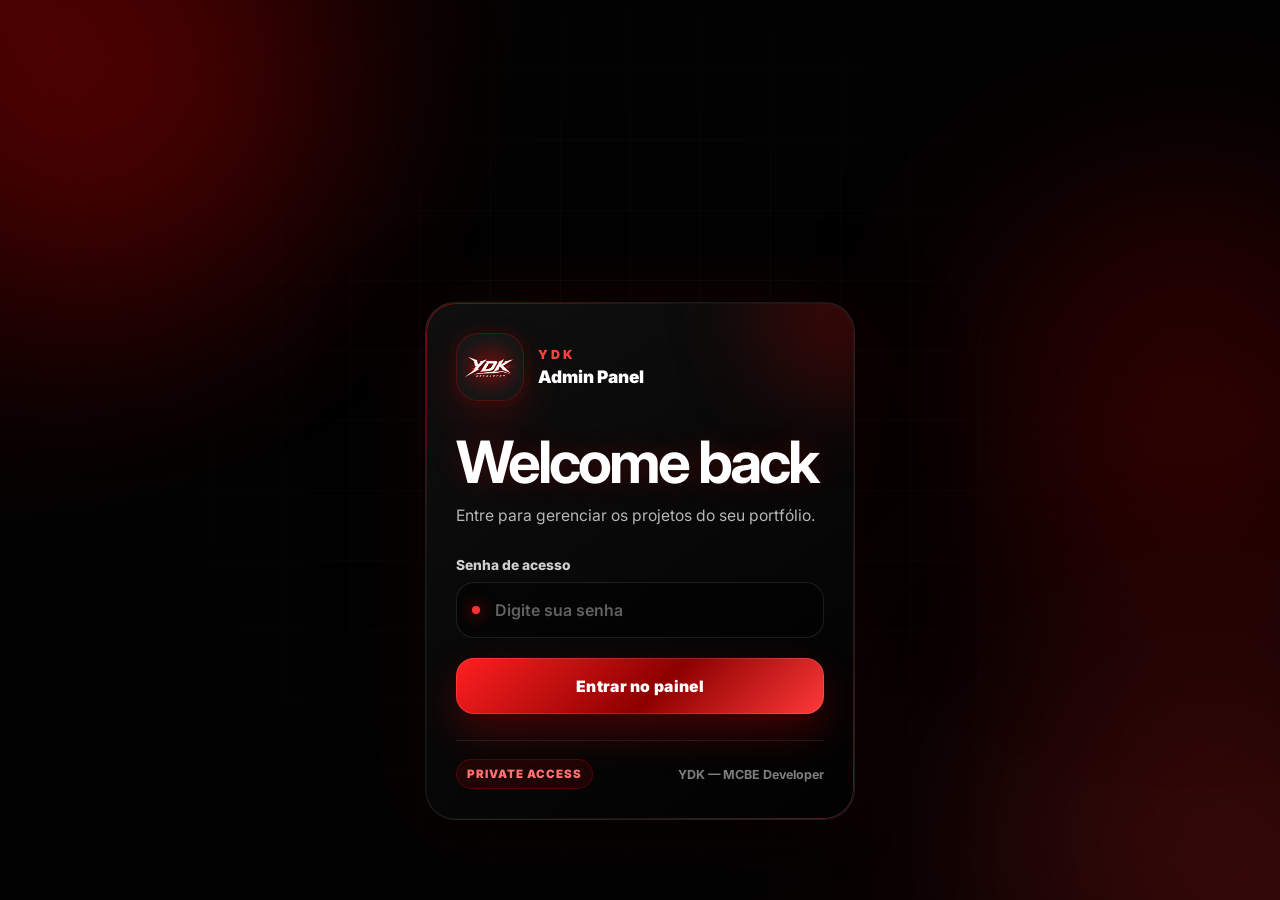
==== commit 0f628a20: "Update admin.html" ====
--- a/admin.html
+++ b/admin.html
@@ -5,7 +5,7 @@
   <meta name="viewport" content="width=device-width, initial-scale=1.0" />
   <title>Admin Panel | yDeku</title>
 
-  <link rel="stylesheet" href="admin.css?v=15" />
+  <link rel="stylesheet" href="admin.css?v=16" />
 
   <link rel="preconnect" href="https://fonts.googleapis.com" />
   <link rel="preconnect" href="https://fonts.gstatic.com" crossorigin />
@@ -18,10 +18,15 @@
 <body>
   <main class="admin-page">
     <section class="login-screen" id="loginScreen">
+      <div class="mouse-light" id="mouseLight"></div>
+      <div class="scanline"></div>
+
       <div class="login-bg-blur blur-one"></div>
       <div class="login-bg-blur blur-two"></div>
 
-      <div class="login-card">
+      <div class="login-card tilt-card" id="loginCard">
+        <div class="card-glow"></div>
+
         <div class="login-brand">
           <div class="login-logo-box">
             <img src="assets/logo.png" alt="YDK Logo">
@@ -69,7 +74,7 @@
     </section>
 
     <section class="dashboard hidden" id="dashboard">
-      <aside class="sidebar">
+      <aside class="sidebar dashboard-reveal">
         <div>
           <div class="brand">
             <span class="brand-icon">◆</span>
@@ -86,7 +91,7 @@
       </aside>
 
       <section class="content">
-        <header class="topbar">
+        <header class="topbar dashboard-reveal">
           <div>
             <h1>Painel Admin</h1>
             <p>Gerencie os projetos que aparecem no seu site.</p>
@@ -96,7 +101,9 @@
         </header>
 
         <section class="admin-grid" id="projects">
-          <div class="panel form-panel">
+          <div class="panel form-panel tilt-card dashboard-reveal">
+            <div class="card-glow"></div>
+
             <div class="panel-header">
               <h2 id="formTitle">Adicionar projeto</h2>
               <p>Preencha os dados do card.</p>
@@ -189,7 +196,7 @@
             </form>
           </div>
 
-          <div class="panel list-panel">
+          <div class="panel list-panel dashboard-reveal">
             <div class="panel-header">
               <h2>Projetos cadastrados</h2>
               <p>Edite, exclua ou reorganize seus cards.</p>
@@ -204,7 +211,9 @@
           </div>
         </section>
 
-        <section class="panel settings-panel" id="settings">
+        <section class="panel settings-panel tilt-card dashboard-reveal" id="settings">
+          <div class="card-glow"></div>
+
           <div class="panel-header">
             <h2>Configurações</h2>
             <p>Ferramentas rápidas para controlar os dados salvos.</p>
@@ -226,7 +235,7 @@
     </section>
   </main>
 
-  <script src="projects-data.js?v=15"></script>
-  <script src="admin.js?v=15"></script>
+  <script src="projects-data.js?v=16"></script>
+  <script src="admin.js?v=16"></script>
 </body>
 </html>
--- a/admin.css
+++ b/admin.css
@@ -105,54 +105,76 @@
 .login-screen::before {
   content: "";
   position: absolute;
-  width: 620px;
-  height: 620px;
-  top: -180px;
-  left: -160px;
+  inset: 0;
+  z-index: -4;
+  background-image:
+    linear-gradient(rgba(255, 255, 255, 0.025) 1px, transparent 1px),
+    linear-gradient(90deg, rgba(255, 255, 255, 0.025) 1px, transparent 1px);
+  background-size: 70px 70px;
+  mask-image: radial-gradient(circle at center, black 0%, transparent 72%);
+  pointer-events: none;
+}
+
+.login-bg-blur {
+  position: absolute;
   border-radius: 999px;
-  background: radial-gradient(circle, rgba(255, 0, 0, 0.28), transparent 62%);
-  filter: blur(8px);
-  animation: floatGlow 8s ease-in-out infinite alternate;
+  pointer-events: none;
   z-index: -3;
 }
 
-.login-screen::after {
-  content: "";
-  position: absolute;
-  width: 560px;
-  height: 560px;
-  right: -160px;
-  bottom: -170px;
-  border-radius: 999px;
-  background: radial-gradient(circle, rgba(255, 45, 45, 0.24), transparent 64%);
-  filter: blur(8px);
-  animation: floatGlow 9s ease-in-out infinite alternate-reverse;
-  z-index: -3;
-}
-
-@keyframes floatGlow {
+.blur-one {
+  width: 420px;
+  height: 420px;
+  top: -120px;
+  left: -100px;
+  background: rgba(255, 0, 0, 0.18);
+  filter: blur(95px);
+  animation: loginFloatOne 7s ease-in-out infinite alternate;
+}
+
+.blur-two {
+  width: 380px;
+  height: 380px;
+  right: -110px;
+  bottom: -120px;
+  background: rgba(255, 35, 35, 0.13);
+  filter: blur(100px);
+  animation: loginFloatTwo 8s ease-in-out infinite alternate;
+}
+
+@keyframes loginFloatOne {
   from {
     transform: translate3d(0, 0, 0) scale(1);
   }
 
   to {
-    transform: translate3d(28px, -22px, 0) scale(1.08);
+    transform: translate3d(35px, 28px, 0) scale(1.08);
+  }
+}
+
+@keyframes loginFloatTwo {
+  from {
+    transform: translate3d(0, 0, 0) scale(1);
+  }
+
+  to {
+    transform: translate3d(-32px, -25px, 0) scale(1.06);
   }
 }
 
 .login-card {
+  width: min(100%, 430px);
   position: relative;
-  width: min(100%, 455px);
-  padding: 36px;
-  border: 1px solid rgba(255, 0, 0, 0.24);
+  padding: 30px;
   border-radius: 30px;
+  border: 1px solid rgba(255, 255, 255, 0.09);
   background:
-    linear-gradient(145deg, rgba(14, 14, 14, 0.92), rgba(0, 0, 0, 0.76)),
-    rgba(12, 12, 12, 0.78);
+    linear-gradient(145deg, rgba(16, 16, 16, 0.88), rgba(0, 0, 0, 0.76)),
+    rgba(8, 8, 8, 0.86);
   backdrop-filter: blur(22px);
   box-shadow:
-    0 34px 100px rgba(0, 0, 0, 0.72),
-    0 0 0 1px rgba(255, 255, 255, 0.035) inset,
+    0 34px 100px rgba(0, 0, 0, 0.76),
+    0 0 0 1px rgba(255, 255, 255, 0.03) inset,
     0 0 80px rgba(255, 0, 0, 0.1);
   overflow: hidden;
 }
@@ -166,10 +188,10 @@
   background:
     linear-gradient(
       135deg,
-      rgba(255, 80, 80, 0.55),
+      rgba(255, 0, 0, 0.5),
       transparent 28%,
       transparent 64%,
-      rgba(255, 0, 0, 0.42)
+      rgba(255, 75, 75, 0.32)
     );
   mask:
     linear-gradient(#000 0 0) content-box,
@@ -183,143 +205,177 @@
   position: absolute;
   width: 180px;
   height: 180px;
+  right: -80px;
   top: -80px;
-  right: -70px;
   border-radius: 999px;
-  background: rgba(255, 0, 0, 0.26);
-  filter: blur(36px);
+  background: rgba(255, 0, 0, 0.18);
+  filter: blur(45px);
   pointer-events: none;
 }
 
-.login-logo {
+.login-brand {
   position: relative;
-  width: 72px;
-  height: 72px;
+  z-index: 1;
+  display: flex;
+  align-items: center;
+  gap: 14px;
+  margin-bottom: 34px;
+}
+
+.login-logo-box {
+  width: 68px;
+  height: 68px;
+  border-radius: 22px;
   display: grid;
   place-items: center;
-  margin-bottom: 24px;
-  border-radius: 24px;
+  overflow: hidden;
   background:
-    linear-gradient(135deg, rgba(255, 0, 0, 0.95), rgba(145, 0, 0, 0.95));
+    radial-gradient(circle at center, rgba(255, 0, 0, 0.2), transparent 64%),
+    rgba(255, 255, 255, 0.04);
+  border: 1px solid rgba(255, 0, 0, 0.28);
+  box-shadow:
+    0 18px 42px rgba(255, 0, 0, 0.16),
+    0 0 0 7px rgba(255, 0, 0, 0.04);
+}
+
+.login-logo-box img {
+  width: 82%;
+  height: 82%;
+  object-fit: contain;
+  filter: drop-shadow(0 0 12px rgba(255, 0, 0, 0.55));
+}
+
+.login-brand span {
+  display: block;
+  color: #ff4040;
+  font-size: 0.78rem;
+  font-weight: 900;
+  letter-spacing: 3px;
+  text-transform: uppercase;
+  margin-bottom: 4px;
+}
+
+.login-brand strong {
+  display: block;
   color: #fff;
+  font-size: 1.08rem;
   font-weight: 900;
-  letter-spacing: -1px;
-  box-shadow:
-    0 20px 40px rgba(255, 0, 0, 0.25),
-    0 0 0 8px rgba(255, 0, 0, 0.08);
-  font-size: 0;
-}
-
-.login-logo::before {
-  content: "◆";
-  font-size: 1.55rem;
-}
-
-.login-card h1 {
+}
+
+.login-title {
   position: relative;
-  font-size: clamp(2.2rem, 6vw, 3.2rem);
-  line-height: 0.95;
-  letter-spacing: -2px;
-  margin-bottom: 12px;
-}
-
-.login-card h1::after {
-  content: "Secure access";
-  display: inline-flex;
-  margin-left: 10px;
-  transform: translateY(-6px);
-  padding: 7px 10px;
-  border: 1px solid rgba(255, 0, 0, 0.28);
-  border-radius: 999px;
-  background: rgba(255, 0, 0, 0.12);
-  color: var(--primary-3);
-  font-size: 0.72rem;
-  font-weight: 800;
-  letter-spacing: 0;
-  vertical-align: middle;
-}
-
-.login-card p {
-  max-width: 360px;
+  z-index: 1;
+  margin-bottom: 28px;
+}
+
+.login-title h1 {
+  font-size: clamp(2.35rem, 8vw, 3.65rem);
+  line-height: 0.92;
+  letter-spacing: -3px;
+  margin-bottom: 14px;
+  text-shadow: 0 0 28px rgba(255, 0, 0, 0.2);
+}
+
+.login-title p {
   color: var(--muted);
   line-height: 1.7;
-  margin-bottom: 28px;
-}
-
-.login-card form {
-  display: grid;
-  gap: 13px;
-}
-
-.login-card label {
-  color: var(--primary-3);
+  font-size: 0.98rem;
+}
+
+.login-form {
+  position: relative;
+  z-index: 1;
+  display: grid;
+  gap: 14px;
+}
+
+.login-field {
+  display: grid;
+  gap: 9px;
+}
+
+.login-field label {
+  color: #cfcfcf;
   font-size: 0.86rem;
   font-weight: 800;
-  letter-spacing: 0.3px;
-}
-
-.login-card input {
+}
+
+.password-box {
+  position: relative;
+}
+
+.password-box::before {
+  content: "";
+  position: absolute;
+  left: 16px;
+  top: 50%;
+  width: 8px;
+  height: 8px;
+  border-radius: 50%;
+  background: #ff3030;
+  transform: translateY(-50%);
+  box-shadow: 0 0 16px rgba(255, 0, 0, 0.9);
+  z-index: 2;
+}
+
+.password-box input {
   width: 100%;
-  padding: 17px 18px;
-  border: 1px solid rgba(255, 255, 255, 0.11);
+  height: 56px;
+  padding: 0 18px 0 38px;
   border-radius: 18px;
+  border: 1px solid rgba(255, 255, 255, 0.1);
   outline: none;
-  background:
-    linear-gradient(145deg, rgba(0, 0, 0, 0.78), rgba(20, 20, 20, 0.58));
-  color: var(--text);
+  background: rgba(0, 0, 0, 0.44);
+  color: #fff;
   font-size: 1rem;
+  font-weight: 700;
+  transition: 0.25s ease;
+}
+
+.password-box input::placeholder {
+  color: rgba(190, 190, 190, 0.5);
   font-weight: 600;
+}
+
+.password-box input:focus {
+  border-color: rgba(255, 0, 0, 0.68);
   box-shadow:
-    0 12px 32px rgba(0, 0, 0, 0.28),
-    0 0 0 1px rgba(255, 255, 255, 0.025) inset;
-  transition: 0.25s ease;
-}
-
-.login-card input::placeholder {
-  color: rgba(190, 190, 190, 0.64);
-  font-weight: 500;
-}
-
-.login-card input:focus {
-  border-color: rgba(255, 0, 0, 0.82);
-  box-shadow:
-    0 0 0 5px rgba(255, 0, 0, 0.12),
-    0 16px 38px rgba(0, 0, 0, 0.34);
+    0 0 0 4px rgba(255, 0, 0, 0.1),
+    0 18px 38px rgba(0, 0, 0, 0.34);
   transform: translateY(-1px);
 }
 
-.login-card button {
+.login-submit {
   position: relative;
-  margin-top: 8px;
-  padding: 16px 18px;
+  height: 56px;
+  margin-top: 6px;
   border: none;
   border-radius: 18px;
+  overflow: hidden;
   background:
-    linear-gradient(135deg, #ff2020, #a60000 52%, #ff3030);
+    linear-gradient(135deg, #ff2020, #8d0000 55%, #ff3939);
   color: #fff;
+  font-size: 0.98rem;
   font-weight: 900;
-  font-size: 1rem;
-  letter-spacing: 0.2px;
+  letter-spacing: 0.3px;
   box-shadow:
-    0 18px 44px rgba(255, 0, 0, 0.26),
+    0 18px 42px rgba(255, 0, 0, 0.24),
     0 0 0 1px rgba(255, 255, 255, 0.12) inset;
-  overflow: hidden;
-  transition: transform 0.25s ease, filter 0.25s ease, box-shadow 0.25s ease;
-}
-
-.login-card button::before {
+  transition: 0.25s ease;
+}
+
+.login-submit::before {
   content: "";
   position: absolute;
-  top: 0;
-  left: -80%;
-  width: 60%;
-  height: 100%;
-  background: linear-gradient(90deg, transparent, rgba(255, 255, 255, 0.28), transparent);
+  inset: 0;
+  left: -85%;
+  width: 65%;
+  background: linear-gradient(90deg, transparent, rgba(255, 255, 255, 0.25), transparent);
   transform: skewX(-18deg);
-  transition: 0.55s ease;
-}
-
-.login-card button:hover {
+  transition: 0.6s ease;
+}
+
+.login-submit:hover {
   transform: translateY(-3px);
   filter: brightness(1.08);
   box-shadow:
@@ -327,21 +383,21 @@
     0 0 0 1px rgba(255, 255, 255, 0.16) inset;
 }
 
-.login-card button:hover::before {
+.login-submit:hover::before {
   left: 125%;
 }
 
-.login-card button:active {
+.login-submit:active {
   transform: translateY(-1px) scale(0.99);
 }
 
 .login-error {
   display: none;
   padding: 12px 14px;
-  border: 1px solid rgba(255, 80, 80, 0.24);
-  border-radius: 14px;
+  border: 1px solid rgba(255, 80, 80, 0.26);
+  border-radius: 15px;
   background: rgba(239, 68, 68, 0.08);
-  color: var(--danger-2);
+  color: #ff7676;
   font-size: 0.9rem;
   font-weight: 800;
 }
@@ -350,17 +406,35 @@
   display: block;
 }
 
-.login-card small {
-  display: block;
-  margin-top: 22px;
+.login-footer {
+  position: relative;
+  z-index: 1;
+  display: flex;
+  align-items: center;
+  justify-content: space-between;
+  gap: 14px;
+  margin-top: 26px;
   padding-top: 18px;
-  border-top: 1px solid rgba(255, 255, 255, 0.1);
+  border-top: 1px solid rgba(255, 255, 255, 0.08);
+}
+
+.login-footer span {
+  display: inline-flex;
+  padding: 7px 10px;
+  border-radius: 999px;
+  background: rgba(255, 0, 0, 0.1);
+  border: 1px solid rgba(255, 0, 0, 0.22);
+  color: #ff7070;
+  font-size: 0.72rem;
+  font-weight: 900;
+  text-transform: uppercase;
+  letter-spacing: 1px;
+}
+
+.login-footer small {
   color: var(--muted-2);
-  line-height: 1.6;
-}
-
-.login-card small strong {
-  color: var(--primary-3);
+  font-size: 0.78rem;
+  font-weight: 700;
 }
 
 /* DASHBOARD */
@@ -854,22 +928,27 @@
   }
 
   .login-card {
-    padding: 26px;
+    padding: 24px;
     border-radius: 26px;
   }
 
-  .login-logo {
-    width: 64px;
-    height: 64px;
-    border-radius: 22px;
-  }
-
-  .login-card h1::after {
-    display: flex;
-    width: fit-content;
-    margin-left: 0;
-    margin-top: 12px;
-    transform: none;
+  .login-brand {
+    margin-bottom: 28px;
+  }
+
+  .login-logo-box {
+    width: 60px;
+    height: 60px;
+    border-radius: 20px;
+  }
+
+  .login-title h1 {
+    letter-spacing: -2px;
+  }
+
+  .login-footer {
+    align-items: flex-start;
+    flex-direction: column;
   }
 
   .topbar {
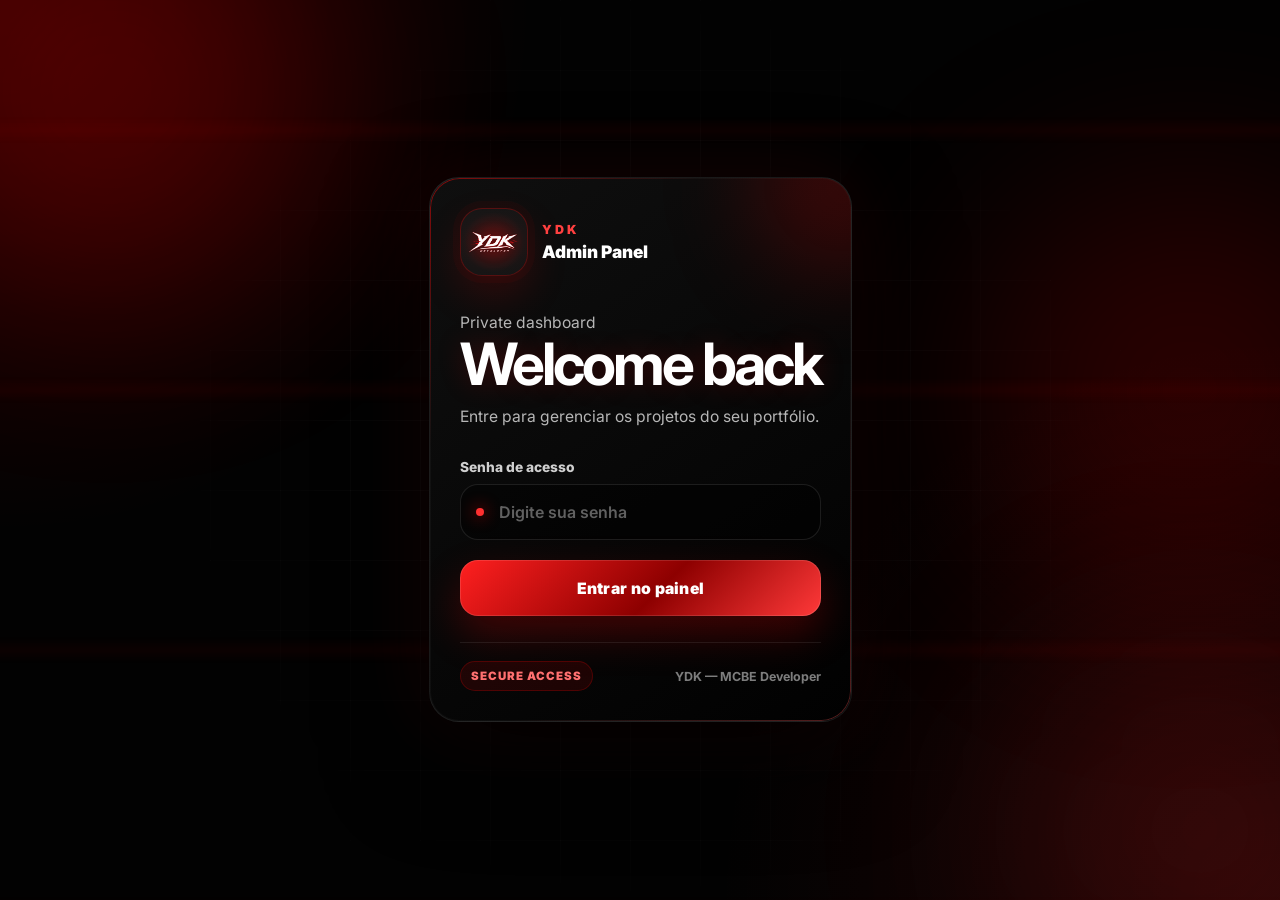
==== commit de576a3d: "Update admin.html" ====
--- a/admin.html
+++ b/admin.html
@@ -3,9 +3,9 @@
 <head>
   <meta charset="UTF-8" />
   <meta name="viewport" content="width=device-width, initial-scale=1.0" />
-  <title>Admin Panel | yDeku</title>
-
-  <link rel="stylesheet" href="admin.css?v=16" />
+  <title>Admin Panel | Y D K</title>
+
+  <link rel="stylesheet" href="admin.css?v=20" />
 
   <link rel="preconnect" href="https://fonts.googleapis.com" />
   <link rel="preconnect" href="https://fonts.gstatic.com" crossorigin />
@@ -24,51 +24,54 @@
       <div class="login-bg-blur blur-one"></div>
       <div class="login-bg-blur blur-two"></div>
 
-      <div class="login-card tilt-card" id="loginCard">
-        <div class="card-glow"></div>
-
-        <div class="login-brand">
-          <div class="login-logo-box">
-            <img src="assets/logo.png" alt="YDK Logo">
-          </div>
-
-          <div>
-            <span>YDK</span>
-            <strong>Admin Panel</strong>
-          </div>
-        </div>
-
-        <div class="login-title">
-          <h1>Welcome back</h1>
-          <p>Entre para gerenciar os projetos do seu portfólio.</p>
-        </div>
-
-        <form id="loginForm" class="login-form">
-          <div class="login-field">
-            <label for="passwordInput">Senha de acesso</label>
-
-            <div class="password-box">
-              <input
-                type="password"
-                id="passwordInput"
-                placeholder="Digite sua senha"
-                autocomplete="current-password"
-              />
-            </div>
-          </div>
-
-          <button type="submit" class="login-submit">
-            Entrar no painel
-          </button>
-
-          <span class="login-error" id="loginError">
-            Senha incorreta. Tente novamente.
-          </span>
-        </form>
-
-        <div class="login-footer">
-          <span>Private access</span>
-          <small>YDK — MCBE Developer</small>
+      <div class="login-card-shell" id="loginCardShell">
+        <div class="login-card tilt-card" id="loginCard">
+          <div class="card-glow"></div>
+
+          <div class="login-brand">
+            <div class="login-logo-box">
+              <img src="assets/logo.png" alt="YDK Logo">
+            </div>
+
+            <div>
+              <span>YDK</span>
+              <strong>Admin Panel</strong>
+            </div>
+          </div>
+
+          <div class="login-title">
+            <p class="login-kicker">Private dashboard</p>
+            <h1>Welcome back</h1>
+            <p>Entre para gerenciar os projetos do seu portfólio.</p>
+          </div>
+
+          <form id="loginForm" class="login-form">
+            <div class="login-field">
+              <label for="passwordInput">Senha de acesso</label>
+
+              <div class="password-box">
+                <input
+                  type="password"
+                  id="passwordInput"
+                  placeholder="Digite sua senha"
+                  autocomplete="current-password"
+                />
+              </div>
+            </div>
+
+            <button type="submit" class="login-submit">
+              Entrar no painel
+            </button>
+
+            <span class="login-error" id="loginError">
+              Senha incorreta. Tente novamente.
+            </span>
+          </form>
+
+          <div class="login-footer">
+            <span>Secure access</span>
+            <small>YDK — MCBE Developer</small>
+          </div>
         </div>
       </div>
     </section>
@@ -77,35 +80,90 @@
       <aside class="sidebar dashboard-reveal">
         <div>
           <div class="brand">
-            <span class="brand-icon">◆</span>
-            <span>yDeku Admin</span>
+            <div class="brand-icon">
+              <img src="assets/logo.png" alt="YDK">
+            </div>
+
+            <div class="brand-text">
+              <strong>yDeku</strong>
+              <span>Admin System</span>
+            </div>
           </div>
 
           <nav class="menu">
-            <a href="#projects" class="active">Projetos</a>
-            <a href="#settings">Configurações</a>
+            <a href="#projects" class="active">
+              <span>◆</span>
+              Projetos
+            </a>
+
+            <a href="#settings">
+              <span>◆</span>
+              Configurações
+            </a>
           </nav>
         </div>
 
-        <button class="logout-btn" id="logoutBtn">Sair</button>
+        <div class="sidebar-bottom">
+          <div class="admin-status">
+            <span></span>
+            Online
+          </div>
+
+          <button class="logout-btn" id="logoutBtn">Sair do painel</button>
+        </div>
       </aside>
 
       <section class="content">
         <header class="topbar dashboard-reveal">
           <div>
+            <span class="page-label">Dashboard</span>
             <h1>Painel Admin</h1>
             <p>Gerencie os projetos que aparecem no seu site.</p>
           </div>
 
-          <a class="site-btn" href="index.html">Ver site</a>
+          <div class="topbar-actions">
+            <div class="live-pill">
+              <span></span>
+              Local save
+            </div>
+
+            <a class="site-btn" href="index.html">Ver site</a>
+          </div>
         </header>
+
+        <section class="stats-grid dashboard-reveal">
+          <div class="stat-card tilt-card">
+            <div class="card-glow"></div>
+            <span>Projetos</span>
+            <strong id="projectCount">0</strong>
+            <p>cards cadastrados</p>
+          </div>
+
+          <div class="stat-card tilt-card">
+            <div class="card-glow"></div>
+            <span>Status</span>
+            <strong>Active</strong>
+            <p>painel funcionando</p>
+          </div>
+
+          <div class="stat-card tilt-card">
+            <div class="card-glow"></div>
+            <span>Storage</span>
+            <strong>Local</strong>
+            <p>salvo no navegador</p>
+          </div>
+        </section>
 
         <section class="admin-grid" id="projects">
           <div class="panel form-panel tilt-card dashboard-reveal">
             <div class="card-glow"></div>
 
             <div class="panel-header">
-              <h2 id="formTitle">Adicionar projeto</h2>
+              <div>
+                <span class="panel-label">Editor</span>
+                <h2 id="formTitle">Adicionar projeto</h2>
+              </div>
+
               <p>Preencha os dados do card.</p>
             </div>
 
@@ -198,7 +256,11 @@
 
           <div class="panel list-panel dashboard-reveal">
             <div class="panel-header">
-              <h2>Projetos cadastrados</h2>
+              <div>
+                <span class="panel-label">Cards</span>
+                <h2>Projetos cadastrados</h2>
+              </div>
+
               <p>Edite, exclua ou reorganize seus cards.</p>
             </div>
 
@@ -215,7 +277,11 @@
           <div class="card-glow"></div>
 
           <div class="panel-header">
-            <h2>Configurações</h2>
+            <div>
+              <span class="panel-label">Tools</span>
+              <h2>Configurações</h2>
+            </div>
+
             <p>Ferramentas rápidas para controlar os dados salvos.</p>
           </div>
 
@@ -235,7 +301,7 @@
     </section>
   </main>
 
-  <script src="projects-data.js?v=16"></script>
-  <script src="admin.js?v=16"></script>
+  <script src="projects-data.js?v=20"></script>
+  <script src="admin.js?v=20"></script>
 </body>
 </html>
--- a/admin.css
+++ b/admin.css
@@ -6,20 +6,15 @@
 
 :root {
   --bg: #020202;
-  --bg-soft: #080808;
   --card: rgba(12, 12, 12, 0.78);
-  --card-solid: #0b0b0b;
   --border: rgba(255, 255, 255, 0.09);
-  --border-red: rgba(255, 0, 0, 0.28);
   --text: #ffffff;
   --muted: #b6b6b6;
   --muted-2: #7d7d7d;
   --primary: #ff2020;
   --primary-2: #ff4b4b;
   --primary-3: #ff7373;
-  --danger: #ef4444;
   --danger-2: #ff6b6b;
-  --success: #22c55e;
   --radius: 22px;
   --shadow: 0 24px 80px rgba(0, 0, 0, 0.55);
 }
@@ -90,6 +85,73 @@
   display: none !important;
 }
 
+/* EFEITOS GERAIS */
+
+.tilt-card {
+  transform-style: preserve-3d;
+  transform: perspective(1000px) rotateX(0deg) rotateY(0deg) scale(1);
+  transition: transform 0.18s ease, box-shadow 0.25s ease, border-color 0.25s ease;
+}
+
+.card-glow {
+  position: absolute;
+  inset: 0;
+  z-index: 0;
+  border-radius: inherit;
+  pointer-events: none;
+  opacity: 0;
+  background:
+    radial-gradient(
+      320px circle at var(--glow-x, 50%) var(--glow-y, 50%),
+      rgba(255, 0, 0, 0.22),
+      rgba(255, 0, 0, 0.07) 28%,
+      transparent 64%
+    );
+  transition: opacity 0.25s ease;
+}
+
+.tilt-card:hover .card-glow {
+  opacity: 1;
+}
+
+@keyframes cardEnter {
+  from {
+    opacity: 0;
+    transform: perspective(1000px) translateY(28px) scale(0.96) rotateX(8deg);
+  }
+
+  to {
+    opacity: 1;
+    transform: perspective(1000px) translateY(0) scale(1) rotateX(0deg);
+  }
+}
+
+@keyframes wrongShake {
+  0%, 100% {
+    transform: perspective(1000px) translateX(0) rotateX(0) rotateY(0);
+  }
+
+  20% {
+    transform: perspective(1000px) translateX(-10px) rotateZ(-1deg);
+  }
+
+  40% {
+    transform: perspective(1000px) translateX(10px) rotateZ(1deg);
+  }
+
+  60% {
+    transform: perspective(1000px) translateX(-7px) rotateZ(-0.8deg);
+  }
+
+  80% {
+    transform: perspective(1000px) translateX(7px) rotateZ(0.8deg);
+  }
+}
+
+.shake {
+  animation: wrongShake 0.42s ease;
+}
+
 /* LOGIN */
 
 .login-screen {
@@ -113,6 +175,50 @@
   background-size: 70px 70px;
   mask-image: radial-gradient(circle at center, black 0%, transparent 72%);
   pointer-events: none;
+}
+
+.mouse-light {
+  position: fixed;
+  left: var(--mouse-x, 50%);
+  top: var(--mouse-y, 50%);
+  width: 420px;
+  height: 420px;
+  border-radius: 999px;
+  background: radial-gradient(circle, rgba(255, 0, 0, 0.18), transparent 62%);
+  filter: blur(26px);
+  transform: translate(-50%, -50%);
+  pointer-events: none;
+  z-index: -2;
+  opacity: 0.85;
+  transition: opacity 0.25s ease;
+}
+
+.scanline {
+  position: absolute;
+  inset: 0;
+  z-index: -1;
+  pointer-events: none;
+  background: linear-gradient(
+    to bottom,
+    transparent,
+    transparent 45%,
+    rgba(255, 0, 0, 0.08),
+    transparent 55%,
+    transparent
+  );
+  background-size: 100% 260px;
+  animation: scanMove 4.8s linear infinite;
+  opacity: 0.55;
+}
+
+@keyframes scanMove {
+  from {
+    background-position: 0 -260px;
+  }
+
+  to {
+    background-position: 0 260px;
+  }
 }
 
 .login-bg-blur {
@@ -177,6 +283,7 @@
     0 0 0 1px rgba(255, 255, 255, 0.03) inset,
     0 0 80px rgba(255, 0, 0, 0.1);
   overflow: hidden;
+  animation: cardEnter 0.8s cubic-bezier(0.22, 1, 0.36, 1) both;
 }
 
 .login-card::before {
@@ -213,9 +320,15 @@
   pointer-events: none;
 }
 
-.login-brand {
+.login-brand,
+.login-title,
+.login-form,
+.login-footer {
   position: relative;
   z-index: 1;
+}
+
+.login-brand {
   display: flex;
   align-items: center;
   gap: 14px;
@@ -263,8 +376,6 @@
 }
 
 .login-title {
-  position: relative;
-  z-index: 1;
   margin-bottom: 28px;
 }
 
@@ -283,8 +394,6 @@
 }
 
 .login-form {
-  position: relative;
-  z-index: 1;
   display: grid;
   gap: 14px;
 }
@@ -407,8 +516,6 @@
 }
 
 .login-footer {
-  position: relative;
-  z-index: 1;
   display: flex;
   align-items: center;
   justify-content: space-between;
@@ -445,6 +552,47 @@
   grid-template-columns: 280px 1fr;
 }
 
+.dashboard-reveal {
+  opacity: 1;
+  transform: translateY(0);
+}
+
+.dashboard.dashboard-ready .dashboard-reveal {
+  animation: dashboardReveal 0.65s cubic-bezier(0.22, 1, 0.36, 1) both;
+}
+
+.dashboard.dashboard-ready .sidebar {
+  animation-delay: 0.05s;
+}
+
+.dashboard.dashboard-ready .topbar {
+  animation-delay: 0.12s;
+}
+
+.dashboard.dashboard-ready .form-panel {
+  animation-delay: 0.2s;
+}
+
+.dashboard.dashboard-ready .list-panel {
+  animation-delay: 0.28s;
+}
+
+.dashboard.dashboard-ready .settings-panel {
+  animation-delay: 0.36s;
+}
+
+@keyframes dashboardReveal {
+  from {
+    opacity: 0;
+    transform: translateY(22px);
+  }
+
+  to {
+    opacity: 1;
+    transform: translateY(0);
+  }
+}
+
 .sidebar {
   position: sticky;
   top: 0;
@@ -556,18 +704,32 @@
 }
 
 .panel {
+  position: relative;
   border: 1px solid var(--border);
   border-radius: var(--radius);
   background:
     linear-gradient(145deg, rgba(18, 18, 18, 0.78), rgba(4, 4, 4, 0.74));
   backdrop-filter: blur(18px);
   box-shadow: var(--shadow);
+  overflow: hidden;
+}
+
+.panel:hover {
+  border-color: rgba(255, 0, 0, 0.22);
 }
 
 .form-panel,
 .list-panel,
 .settings-panel {
   padding: 24px;
+}
+
+.panel-header,
+#projectForm,
+.settings-actions,
+.export-output {
+  position: relative;
+  z-index: 1;
 }
 
 .panel-header {
@@ -738,11 +900,14 @@
 /* LISTA */
 
 .project-list {
+  position: relative;
+  z-index: 1;
   display: grid;
   gap: 16px;
 }
 
 .project-item {
+  position: relative;
   display: grid;
   grid-template-columns: 92px 1fr;
   gap: 16px;
@@ -750,7 +915,8 @@
   border: 1px solid var(--border);
   border-radius: 20px;
   background: rgba(0, 0, 0, 0.34);
-  transition: 0.25s ease;
+  transition: transform 0.18s ease, border-color 0.25s ease, box-shadow 0.25s ease;
+  overflow: hidden;
 }
 
 .project-item:hover {
@@ -989,3 +1155,4 @@
     text-align: center;
   }
 }
+
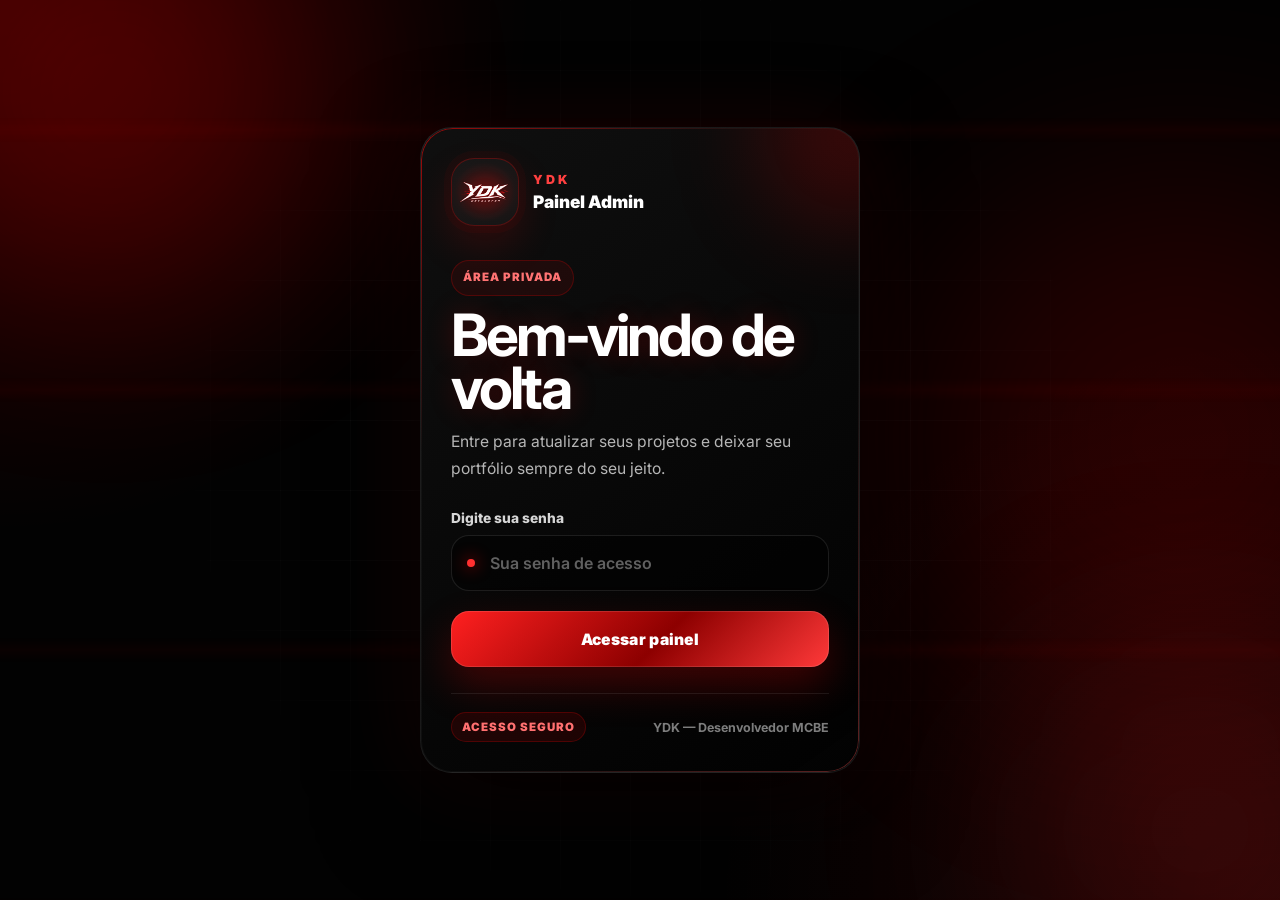
==== commit f1c2e9df: "Update admin.html" ====
--- a/admin.html
+++ b/admin.html
@@ -3,9 +3,9 @@
 <head>
   <meta charset="UTF-8" />
   <meta name="viewport" content="width=device-width, initial-scale=1.0" />
-  <title>Admin Panel | Y D K</title>
-
-  <link rel="stylesheet" href="admin.css?v=20" />
+  <title>Painel Admin | Y D K</title>
+
+  <link rel="stylesheet" href="admin.css?v=21" />
 
   <link rel="preconnect" href="https://fonts.googleapis.com" />
   <link rel="preconnect" href="https://fonts.gstatic.com" crossorigin />
@@ -30,47 +30,47 @@
 
           <div class="login-brand">
             <div class="login-logo-box">
-              <img src="assets/logo.png" alt="YDK Logo">
+              <img src="assets/logo.png" alt="Logo YDK">
             </div>
 
             <div>
               <span>YDK</span>
-              <strong>Admin Panel</strong>
+              <strong>Painel Admin</strong>
             </div>
           </div>
 
           <div class="login-title">
-            <p class="login-kicker">Private dashboard</p>
-            <h1>Welcome back</h1>
-            <p>Entre para gerenciar os projetos do seu portfólio.</p>
+            <p class="login-kicker">Área privada</p>
+            <h1>Bem-vindo de volta</h1>
+            <p>Entre para atualizar seus projetos e deixar seu portfólio sempre do seu jeito.</p>
           </div>
 
           <form id="loginForm" class="login-form">
             <div class="login-field">
-              <label for="passwordInput">Senha de acesso</label>
+              <label for="passwordInput">Digite sua senha</label>
 
               <div class="password-box">
                 <input
                   type="password"
                   id="passwordInput"
-                  placeholder="Digite sua senha"
+                  placeholder="Sua senha de acesso"
                   autocomplete="current-password"
                 />
               </div>
             </div>
 
             <button type="submit" class="login-submit">
-              Entrar no painel
+              Acessar painel
             </button>
 
             <span class="login-error" id="loginError">
-              Senha incorreta. Tente novamente.
+              Opa, essa senha não está certa. Tenta de novo.
             </span>
           </form>
 
           <div class="login-footer">
-            <span>Secure access</span>
-            <small>YDK — MCBE Developer</small>
+            <span>Acesso seguro</span>
+            <small>YDK — Desenvolvedor MCBE</small>
           </div>
         </div>
       </div>
@@ -86,19 +86,19 @@
 
             <div class="brand-text">
               <strong>yDeku</strong>
-              <span>Admin System</span>
+              <span>Gerenciador do site</span>
             </div>
           </div>
 
           <nav class="menu">
             <a href="#projects" class="active">
               <span>◆</span>
-              Projetos
+              Meus projetos
             </a>
 
             <a href="#settings">
               <span>◆</span>
-              Configurações
+              Ferramentas
             </a>
           </nav>
         </div>
@@ -106,51 +106,51 @@
         <div class="sidebar-bottom">
           <div class="admin-status">
             <span></span>
-            Online
-          </div>
-
-          <button class="logout-btn" id="logoutBtn">Sair do painel</button>
+            Tudo pronto
+          </div>
+
+          <button class="logout-btn" id="logoutBtn">Sair com segurança</button>
         </div>
       </aside>
 
       <section class="content">
         <header class="topbar dashboard-reveal">
           <div>
-            <span class="page-label">Dashboard</span>
-            <h1>Painel Admin</h1>
-            <p>Gerencie os projetos que aparecem no seu site.</p>
+            <span class="page-label">Controle do portfólio</span>
+            <h1>Seu painel</h1>
+            <p>Adicione, edite e organize os projetos que aparecem no seu site.</p>
           </div>
 
           <div class="topbar-actions">
             <div class="live-pill">
               <span></span>
-              Local save
-            </div>
-
-            <a class="site-btn" href="index.html">Ver site</a>
+              Salvo neste navegador
+            </div>
+
+            <a class="site-btn" href="index.html">Abrir meu site</a>
           </div>
         </header>
 
         <section class="stats-grid dashboard-reveal">
           <div class="stat-card tilt-card">
             <div class="card-glow"></div>
-            <span>Projetos</span>
+            <span>Total de projetos</span>
             <strong id="projectCount">0</strong>
-            <p>cards cadastrados</p>
+            <p>cards no seu portfólio</p>
           </div>
 
           <div class="stat-card tilt-card">
             <div class="card-glow"></div>
-            <span>Status</span>
-            <strong>Active</strong>
-            <p>painel funcionando</p>
+            <span>Situação</span>
+            <strong>Ativo</strong>
+            <p>painel funcionando normalmente</p>
           </div>
 
           <div class="stat-card tilt-card">
             <div class="card-glow"></div>
-            <span>Storage</span>
+            <span>Onde salva</span>
             <strong>Local</strong>
-            <p>salvo no navegador</p>
+            <p>dados salvos no seu navegador</p>
           </div>
         </section>
 
@@ -160,37 +160,37 @@
 
             <div class="panel-header">
               <div>
-                <span class="panel-label">Editor</span>
-                <h2 id="formTitle">Adicionar projeto</h2>
-              </div>
-
-              <p>Preencha os dados do card.</p>
+                <span class="panel-label">Editar card</span>
+                <h2 id="formTitle">Criar novo projeto</h2>
+              </div>
+
+              <p>Coloque as informações que vão aparecer no card do site.</p>
             </div>
 
             <form id="projectForm">
               <input type="hidden" id="projectId" />
 
               <div class="field">
-                <label for="projectTitle">Título</label>
+                <label for="projectTitle">Nome do projeto</label>
                 <input
                   type="text"
                   id="projectTitle"
-                  placeholder="Ex: Nome do projeto"
+                  placeholder="Ex: Parkour Addon"
                   required
                 />
               </div>
 
               <div class="field">
-                <label for="projectDescription">Descrição</label>
+                <label for="projectDescription">Descrição curta</label>
                 <textarea
                   id="projectDescription"
-                  placeholder="Ex: Descrição do projeto."
+                  placeholder="Explique rapidinho o que esse projeto faz."
                   required
                 ></textarea>
               </div>
 
               <div class="field">
-                <label for="projectImage">Imagem</label>
+                <label for="projectImage">Imagem do card</label>
 
                 <input
                   type="text"
@@ -211,30 +211,30 @@
                   </button>
 
                   <button type="button" class="danger-btn image-btn" id="clearImageBtn">
-                    Limpar imagem
+                    Remover imagem
                   </button>
                 </div>
 
                 <div class="image-preview empty" id="imagePreview">
-                  <span>Nenhuma imagem selecionada</span>
+                  <span>Nenhuma imagem escolhida ainda</span>
                 </div>
 
                 <small class="field-hint">
-                  Recomendado: use imagens da pasta assets, exemplo: assets/project.png
+                  Dica: para aparecer para todo mundo no GitHub Pages, use imagens que estejam na pasta assets.
                 </small>
               </div>
 
               <div class="field">
-                <label for="projectLink">Link</label>
+                <label for="projectLink">Link do projeto</label>
                 <input
                   type="text"
                   id="projectLink"
-                  placeholder="Ex: https://github.com/ydeku/..."
-                />
-              </div>
-
-              <div class="field">
-                <label for="projectTags">Tags</label>
+                  placeholder="Ex: link do GitHub, vídeo ou página do projeto"
+                />
+              </div>
+
+              <div class="field">
+                <label for="projectTags">Tags do card</label>
                 <input
                   type="text"
                   id="projectTags"
@@ -244,11 +244,11 @@
 
               <div class="form-actions">
                 <button type="submit" class="primary-btn" id="saveBtn">
-                  Salvar projeto
+                  Salvar alterações
                 </button>
 
                 <button type="button" class="secondary-btn" id="cancelEditBtn">
-                  Cancelar
+                  Cancelar edição
                 </button>
               </div>
             </form>
@@ -257,18 +257,18 @@
           <div class="panel list-panel dashboard-reveal">
             <div class="panel-header">
               <div>
-                <span class="panel-label">Cards</span>
-                <h2>Projetos cadastrados</h2>
-              </div>
-
-              <p>Edite, exclua ou reorganize seus cards.</p>
+                <span class="panel-label">Projetos salvos</span>
+                <h2>Cards do portfólio</h2>
+              </div>
+
+              <p>Edite, exclua ou mude a ordem dos projetos quando quiser.</p>
             </div>
 
             <div class="project-list" id="projectList"></div>
 
             <div class="empty-state hidden" id="emptyState">
-              <h3>Nenhum projeto ainda</h3>
-              <p>Adicione seu primeiro projeto pelo formulário.</p>
+              <h3>Ainda não tem nenhum projeto</h3>
+              <p>Crie seu primeiro card usando o formulário ao lado.</p>
             </div>
           </div>
         </section>
@@ -278,30 +278,30 @@
 
           <div class="panel-header">
             <div>
-              <span class="panel-label">Tools</span>
-              <h2>Configurações</h2>
-            </div>
-
-            <p>Ferramentas rápidas para controlar os dados salvos.</p>
+              <span class="panel-label">Backup e reset</span>
+              <h2>Ferramentas rápidas</h2>
+            </div>
+
+            <p>Use essas opções para copiar seus dados ou voltar tudo ao padrão.</p>
           </div>
 
           <div class="settings-actions">
-            <button class="secondary-btn" id="exportBtn">Exportar dados</button>
-            <button class="danger-btn" id="clearBtn">Limpar projetos</button>
+            <button class="secondary-btn" id="exportBtn">Copiar dados salvos</button>
+            <button class="danger-btn" id="clearBtn">Resetar projetos</button>
           </div>
 
           <textarea
             id="exportOutput"
             class="export-output"
             readonly
-            placeholder="Os dados exportados vão aparecer aqui..."
+            placeholder="Quando você exportar, os dados dos projetos vão aparecer aqui..."
           ></textarea>
         </section>
       </section>
     </section>
   </main>
 
-  <script src="projects-data.js?v=20"></script>
-  <script src="admin.js?v=20"></script>
+  <script src="projects-data.js?v=21"></script>
+  <script src="admin.js?v=21"></script>
 </body>
 </html>
--- a/admin.css
+++ b/admin.css
@@ -7,7 +7,9 @@
 :root {
   --bg: #020202;
   --card: rgba(12, 12, 12, 0.78);
+  --card-2: rgba(20, 20, 20, 0.7);
   --border: rgba(255, 255, 255, 0.09);
+  --border-red: rgba(255, 0, 0, 0.25);
   --text: #ffffff;
   --muted: #b6b6b6;
   --muted-2: #7d7d7d;
@@ -15,8 +17,9 @@
   --primary-2: #ff4b4b;
   --primary-3: #ff7373;
   --danger-2: #ff6b6b;
-  --radius: 22px;
-  --shadow: 0 24px 80px rgba(0, 0, 0, 0.55);
+  --success: #34d399;
+  --radius: 24px;
+  --shadow: 0 26px 90px rgba(0, 0, 0, 0.58);
 }
 
 html {
@@ -38,26 +41,26 @@
   content: "";
   position: fixed;
   inset: 0;
-  z-index: -2;
+  z-index: -3;
   background-image:
     linear-gradient(rgba(255, 255, 255, 0.025) 1px, transparent 1px),
     linear-gradient(90deg, rgba(255, 255, 255, 0.025) 1px, transparent 1px);
   background-size: 70px 70px;
-  mask-image: radial-gradient(circle at center, black 0%, transparent 75%);
+  mask-image: radial-gradient(circle at center, black 0%, transparent 76%);
   pointer-events: none;
 }
 
 body::after {
   content: "";
   position: fixed;
-  width: 420px;
-  height: 420px;
-  right: -120px;
+  width: 520px;
+  height: 520px;
+  right: -160px;
   top: 20%;
-  z-index: -1;
+  z-index: -2;
   border-radius: 999px;
-  background: rgba(255, 0, 0, 0.16);
-  filter: blur(100px);
+  background: rgba(255, 0, 0, 0.15);
+  filter: blur(115px);
   pointer-events: none;
 }
 
@@ -85,12 +88,17 @@
   display: none !important;
 }
 
-/* EFEITOS GERAIS */
-
-.tilt-card {
+/* EFEITOS */
+
+.tilt-card,
+.project-item {
   transform-style: preserve-3d;
-  transform: perspective(1000px) rotateX(0deg) rotateY(0deg) scale(1);
-  transition: transform 0.18s ease, box-shadow 0.25s ease, border-color 0.25s ease;
+  transform: perspective(1100px) rotateX(0deg) rotateY(0deg) scale(1);
+  transition:
+    transform 0.16s ease,
+    box-shadow 0.25s ease,
+    border-color 0.25s ease;
+  will-change: transform;
 }
 
 .card-glow {
@@ -102,49 +110,50 @@
   opacity: 0;
   background:
     radial-gradient(
-      320px circle at var(--glow-x, 50%) var(--glow-y, 50%),
-      rgba(255, 0, 0, 0.22),
-      rgba(255, 0, 0, 0.07) 28%,
-      transparent 64%
+      360px circle at var(--glow-x, 50%) var(--glow-y, 50%),
+      rgba(255, 0, 0, 0.23),
+      rgba(255, 0, 0, 0.08) 28%,
+      transparent 66%
     );
   transition: opacity 0.25s ease;
 }
 
-.tilt-card:hover .card-glow {
+.tilt-card:hover .card-glow,
+.project-item:hover .card-glow {
   opacity: 1;
 }
 
 @keyframes cardEnter {
   from {
     opacity: 0;
-    transform: perspective(1000px) translateY(28px) scale(0.96) rotateX(8deg);
+    transform: translateY(28px) scale(0.96);
   }
 
   to {
     opacity: 1;
-    transform: perspective(1000px) translateY(0) scale(1) rotateX(0deg);
+    transform: translateY(0) scale(1);
   }
 }
 
 @keyframes wrongShake {
   0%, 100% {
-    transform: perspective(1000px) translateX(0) rotateX(0) rotateY(0);
+    transform: translateX(0);
   }
 
   20% {
-    transform: perspective(1000px) translateX(-10px) rotateZ(-1deg);
+    transform: translateX(-10px) rotateZ(-1deg);
   }
 
   40% {
-    transform: perspective(1000px) translateX(10px) rotateZ(1deg);
+    transform: translateX(10px) rotateZ(1deg);
   }
 
   60% {
-    transform: perspective(1000px) translateX(-7px) rotateZ(-0.8deg);
+    transform: translateX(-7px) rotateZ(-0.8deg);
   }
 
   80% {
-    transform: perspective(1000px) translateX(7px) rotateZ(0.8deg);
+    transform: translateX(7px) rotateZ(0.8deg);
   }
 }
 
@@ -181,15 +190,15 @@
   position: fixed;
   left: var(--mouse-x, 50%);
   top: var(--mouse-y, 50%);
-  width: 420px;
-  height: 420px;
+  width: 440px;
+  height: 440px;
   border-radius: 999px;
   background: radial-gradient(circle, rgba(255, 0, 0, 0.18), transparent 62%);
-  filter: blur(26px);
+  filter: blur(28px);
   transform: translate(-50%, -50%);
   pointer-events: none;
   z-index: -2;
-  opacity: 0.85;
+  opacity: 0.9;
   transition: opacity 0.25s ease;
 }
 
@@ -202,13 +211,13 @@
     to bottom,
     transparent,
     transparent 45%,
-    rgba(255, 0, 0, 0.08),
+    rgba(255, 0, 0, 0.075),
     transparent 55%,
     transparent
   );
   background-size: 100% 260px;
-  animation: scanMove 4.8s linear infinite;
-  opacity: 0.55;
+  animation: scanMove 5s linear infinite;
+  opacity: 0.48;
 }
 
 @keyframes scanMove {
@@ -268,22 +277,26 @@
   }
 }
 
+.login-card-shell {
+  width: min(100%, 440px);
+  animation: cardEnter 0.8s cubic-bezier(0.22, 1, 0.36, 1) both;
+}
+
 .login-card {
-  width: min(100%, 430px);
+  width: 100%;
   position: relative;
   padding: 30px;
-  border-radius: 30px;
+  border-radius: 32px;
   border: 1px solid rgba(255, 255, 255, 0.09);
   background:
-    linear-gradient(145deg, rgba(16, 16, 16, 0.88), rgba(0, 0, 0, 0.76)),
-    rgba(8, 8, 8, 0.86);
-  backdrop-filter: blur(22px);
+    linear-gradient(145deg, rgba(16, 16, 16, 0.9), rgba(0, 0, 0, 0.78)),
+    rgba(8, 8, 8, 0.88);
+  backdrop-filter: blur(24px);
   box-shadow:
-    0 34px 100px rgba(0, 0, 0, 0.76),
-    0 0 0 1px rgba(255, 255, 255, 0.03) inset,
-    0 0 80px rgba(255, 0, 0, 0.1);
+    0 34px 100px rgba(0, 0, 0, 0.78),
+    0 0 0 1px rgba(255, 255, 255, 0.035) inset,
+    0 0 90px rgba(255, 0, 0, 0.1);
   overflow: hidden;
-  animation: cardEnter 0.8s cubic-bezier(0.22, 1, 0.36, 1) both;
 }
 
 .login-card::before {
@@ -295,10 +308,10 @@
   background:
     linear-gradient(
       135deg,
-      rgba(255, 0, 0, 0.5),
-      transparent 28%,
-      transparent 64%,
-      rgba(255, 75, 75, 0.32)
+      rgba(255, 0, 0, 0.6),
+      transparent 30%,
+      transparent 63%,
+      rgba(255, 75, 75, 0.35)
     );
   mask:
     linear-gradient(#000 0 0) content-box,
@@ -338,7 +351,7 @@
 .login-logo-box {
   width: 68px;
   height: 68px;
-  border-radius: 22px;
+  border-radius: 23px;
   display: grid;
   place-items: center;
   overflow: hidden;
@@ -379,12 +392,26 @@
   margin-bottom: 28px;
 }
 
+.login-kicker {
+  width: fit-content;
+  margin-bottom: 12px;
+  padding: 7px 11px;
+  border-radius: 999px;
+  border: 1px solid rgba(255, 0, 0, 0.22);
+  background: rgba(255, 0, 0, 0.08);
+  color: var(--primary-3) !important;
+  font-size: 0.72rem !important;
+  font-weight: 900;
+  text-transform: uppercase;
+  letter-spacing: 1px;
+}
+
 .login-title h1 {
   font-size: clamp(2.35rem, 8vw, 3.65rem);
   line-height: 0.92;
   letter-spacing: -3px;
   margin-bottom: 14px;
-  text-shadow: 0 0 28px rgba(255, 0, 0, 0.2);
+  text-shadow: 0 0 28px rgba(255, 0, 0, 0.22);
 }
 
 .login-title p {
@@ -404,7 +431,7 @@
 }
 
 .login-field label {
-  color: #cfcfcf;
+  color: #d6d6d6;
   font-size: 0.86rem;
   font-weight: 800;
 }
@@ -434,7 +461,7 @@
   border-radius: 18px;
   border: 1px solid rgba(255, 255, 255, 0.1);
   outline: none;
-  background: rgba(0, 0, 0, 0.44);
+  background: rgba(0, 0, 0, 0.46);
   color: #fff;
   font-size: 1rem;
   font-weight: 700;
@@ -549,7 +576,7 @@
 .dashboard {
   min-height: 100vh;
   display: grid;
-  grid-template-columns: 280px 1fr;
+  grid-template-columns: 292px 1fr;
 }
 
 .dashboard-reveal {
@@ -569,16 +596,20 @@
   animation-delay: 0.12s;
 }
 
+.dashboard.dashboard-ready .stats-grid {
+  animation-delay: 0.16s;
+}
+
 .dashboard.dashboard-ready .form-panel {
-  animation-delay: 0.2s;
+  animation-delay: 0.22s;
 }
 
 .dashboard.dashboard-ready .list-panel {
-  animation-delay: 0.28s;
+  animation-delay: 0.3s;
 }
 
 .dashboard.dashboard-ready .settings-panel {
-  animation-delay: 0.36s;
+  animation-delay: 0.38s;
 }
 
 @keyframes dashboardReveal {
@@ -599,93 +630,224 @@
   height: 100vh;
   padding: 24px;
   border-right: 1px solid rgba(255, 255, 255, 0.08);
-  background: rgba(0, 0, 0, 0.52);
-  backdrop-filter: blur(20px);
+  background:
+    linear-gradient(180deg, rgba(12, 12, 12, 0.82), rgba(0, 0, 0, 0.58));
+  backdrop-filter: blur(24px);
   display: flex;
   flex-direction: column;
   justify-content: space-between;
 }
 
+.sidebar::before {
+  content: "";
+  position: absolute;
+  inset: 16px;
+  border-radius: 28px;
+  border: 1px solid rgba(255, 255, 255, 0.055);
+  pointer-events: none;
+}
+
 .brand {
+  position: relative;
+  display: flex;
+  align-items: center;
+  gap: 13px;
+  margin-bottom: 36px;
+}
+
+.brand-icon {
+  width: 46px;
+  height: 46px;
+  display: grid;
+  place-items: center;
+  border-radius: 17px;
+  background:
+    radial-gradient(circle at center, rgba(255, 0, 0, 0.28), transparent 65%),
+    rgba(255, 255, 255, 0.04);
+  border: 1px solid rgba(255, 0, 0, 0.26);
+  box-shadow:
+    0 14px 34px rgba(255, 0, 0, 0.17),
+    0 0 0 7px rgba(255, 0, 0, 0.035);
+  overflow: hidden;
+}
+
+.brand-icon img {
+  width: 82%;
+  height: 82%;
+  object-fit: contain;
+  filter: drop-shadow(0 0 9px rgba(255, 0, 0, 0.5));
+}
+
+.brand-text strong {
+  display: block;
+  font-size: 1.08rem;
+  font-weight: 900;
+}
+
+.brand-text span {
+  color: var(--muted-2);
+  font-size: 0.8rem;
+  font-weight: 800;
+}
+
+.menu {
+  position: relative;
+  display: grid;
+  gap: 10px;
+}
+
+.menu a {
+  display: flex;
+  align-items: center;
+  gap: 10px;
+  padding: 14px 15px;
+  border-radius: 17px;
+  color: var(--muted);
+  font-weight: 800;
+  transition: 0.25s ease;
+}
+
+.menu a span {
+  color: var(--primary);
+  font-size: 0.62rem;
+  filter: drop-shadow(0 0 8px rgba(255, 0, 0, 0.65));
+}
+
+.menu a:hover,
+.menu a.active {
+  background:
+    linear-gradient(135deg, rgba(255, 0, 0, 0.16), rgba(255, 255, 255, 0.035));
+  color: var(--text);
+  box-shadow:
+    0 0 24px rgba(255, 0, 0, 0.08),
+    0 0 0 1px rgba(255, 0, 0, 0.12) inset;
+}
+
+.sidebar-bottom {
+  position: relative;
+  display: grid;
+  gap: 12px;
+}
+
+.admin-status {
+  display: flex;
+  align-items: center;
+  gap: 9px;
+  padding: 12px 14px;
+  border-radius: 17px;
+  border: 1px solid rgba(52, 211, 153, 0.16);
+  background: rgba(52, 211, 153, 0.06);
+  color: #86efac;
+  font-size: 0.85rem;
+  font-weight: 900;
+}
+
+.admin-status span,
+.live-pill span {
+  width: 8px;
+  height: 8px;
+  border-radius: 999px;
+  background: var(--success);
+  box-shadow: 0 0 14px rgba(52, 211, 153, 0.9);
+}
+
+.logout-btn {
+  padding: 13px 16px;
+  border: 1px solid rgba(239, 68, 68, 0.24);
+  border-radius: 17px;
+  background: rgba(239, 68, 68, 0.08);
+  color: var(--danger-2);
+  font-weight: 900;
+  transition: 0.25s ease;
+}
+
+.logout-btn:hover {
+  transform: translateY(-2px);
+  background: rgba(239, 68, 68, 0.12);
+  box-shadow: 0 16px 30px rgba(239, 68, 68, 0.1);
+}
+
+.content {
+  padding: 34px;
+  overflow: hidden;
+}
+
+.topbar {
+  display: flex;
+  justify-content: space-between;
+  align-items: flex-start;
+  gap: 18px;
+  margin-bottom: 22px;
+  padding: 22px;
+  border-radius: 30px;
+  border: 1px solid rgba(255, 255, 255, 0.08);
+  background:
+    linear-gradient(135deg, rgba(18, 18, 18, 0.7), rgba(0, 0, 0, 0.38));
+  backdrop-filter: blur(18px);
+  box-shadow: 0 20px 70px rgba(0, 0, 0, 0.35);
+}
+
+.page-label,
+.panel-label {
+  display: inline-flex;
+  width: fit-content;
+  margin-bottom: 10px;
+  padding: 7px 11px;
+  border-radius: 999px;
+  border: 1px solid rgba(255, 0, 0, 0.22);
+  background: rgba(255, 0, 0, 0.08);
+  color: var(--primary-3);
+  font-size: 0.72rem;
+  font-weight: 900;
+  text-transform: uppercase;
+  letter-spacing: 1px;
+}
+
+.topbar h1 {
+  font-size: clamp(2.2rem, 5vw, 3.8rem);
+  line-height: 0.92;
+  letter-spacing: -3px;
+  margin-bottom: 12px;
+  text-shadow: 0 0 24px rgba(255, 0, 0, 0.22);
+}
+
+.topbar p {
+  color: var(--muted);
+}
+
+.topbar-actions {
   display: flex;
   align-items: center;
   gap: 12px;
-  font-weight: 800;
-  font-size: 1.1rem;
-  margin-bottom: 34px;
-}
-
-.brand-icon {
-  width: 38px;
-  height: 38px;
-  display: grid;
-  place-items: center;
-  border-radius: 14px;
-  background: linear-gradient(135deg, #ff2020, #950000);
-  color: #fff;
-  box-shadow: 0 12px 30px rgba(255, 0, 0, 0.22);
-}
-
-.menu {
-  display: grid;
-  gap: 8px;
-}
-
-.menu a {
-  padding: 13px 14px;
-  border-radius: 15px;
-  color: var(--muted);
-  font-weight: 700;
-  transition: 0.25s ease;
-}
-
-.menu a:hover,
-.menu a.active {
-  background: rgba(255, 0, 0, 0.13);
-  color: var(--text);
-  box-shadow: 0 0 20px rgba(255, 0, 0, 0.08);
-}
-
-.logout-btn {
-  padding: 13px 16px;
-  border: 1px solid rgba(239, 68, 68, 0.25);
-  border-radius: 16px;
-  background: rgba(239, 68, 68, 0.08);
-  color: var(--danger-2);
-  font-weight: 800;
-}
-
-.content {
-  padding: 34px;
-  overflow: hidden;
-}
-
-.topbar {
+  flex-wrap: wrap;
+  justify-content: flex-end;
+}
+
+.live-pill {
   display: flex;
-  justify-content: space-between;
   align-items: center;
-  gap: 18px;
-  margin-bottom: 28px;
-}
-
-.topbar h1 {
-  font-size: clamp(2rem, 5vw, 3.2rem);
-  line-height: 1;
-  margin-bottom: 10px;
-  text-shadow: 0 0 22px rgba(255, 0, 0, 0.22);
-}
-
-.topbar p {
-  color: var(--muted);
+  gap: 9px;
+  height: 45px;
+  padding: 0 15px;
+  border-radius: 999px;
+  border: 1px solid rgba(52, 211, 153, 0.16);
+  background: rgba(52, 211, 153, 0.06);
+  color: #86efac;
+  font-size: 0.82rem;
+  font-weight: 900;
+  white-space: nowrap;
 }
 
 .site-btn {
-  padding: 13px 18px;
+  height: 45px;
+  padding: 0 18px;
+  display: inline-flex;
+  align-items: center;
   border: 1px solid rgba(255, 0, 0, 0.28);
   border-radius: 999px;
   background: rgba(255, 0, 0, 0.08);
   color: var(--text);
-  font-weight: 800;
+  font-weight: 900;
   white-space: nowrap;
   transition: 0.25s ease;
 }
@@ -696,9 +858,56 @@
   box-shadow: 0 0 22px rgba(255, 0, 0, 0.16);
 }
 
+.stats-grid {
+  display: grid;
+  grid-template-columns: repeat(3, 1fr);
+  gap: 18px;
+  margin-bottom: 22px;
+}
+
+.stat-card {
+  position: relative;
+  overflow: hidden;
+  padding: 20px;
+  border-radius: 24px;
+  border: 1px solid var(--border);
+  background:
+    linear-gradient(145deg, rgba(18, 18, 18, 0.72), rgba(4, 4, 4, 0.62));
+  box-shadow: 0 18px 60px rgba(0, 0, 0, 0.28);
+}
+
+.stat-card span,
+.stat-card strong,
+.stat-card p {
+  position: relative;
+  z-index: 1;
+}
+
+.stat-card span {
+  display: block;
+  color: var(--muted-2);
+  font-size: 0.8rem;
+  font-weight: 900;
+  text-transform: uppercase;
+  letter-spacing: 1px;
+  margin-bottom: 10px;
+}
+
+.stat-card strong {
+  display: block;
+  font-size: 1.65rem;
+  font-weight: 900;
+  margin-bottom: 6px;
+}
+
+.stat-card p {
+  color: var(--muted);
+  font-size: 0.9rem;
+}
+
 .admin-grid {
   display: grid;
-  grid-template-columns: minmax(300px, 440px) 1fr;
+  grid-template-columns: minmax(310px, 445px) 1fr;
   gap: 22px;
   align-items: start;
 }
@@ -733,17 +942,23 @@
 }
 
 .panel-header {
+  display: flex;
+  align-items: flex-start;
+  justify-content: space-between;
+  gap: 16px;
   margin-bottom: 22px;
 }
 
 .panel-header h2 {
-  font-size: 1.35rem;
+  font-size: 1.4rem;
   margin-bottom: 7px;
 }
 
 .panel-header p {
+  max-width: 250px;
   color: var(--muted);
   line-height: 1.5;
+  font-size: 0.92rem;
 }
 
 #projectForm {
@@ -759,7 +974,7 @@
 .field label {
   color: var(--muted);
   font-size: 0.9rem;
-  font-weight: 700;
+  font-weight: 800;
 }
 
 .field input,
@@ -767,11 +982,12 @@
 .export-output {
   width: 100%;
   border: 1px solid rgba(255, 255, 255, 0.1);
-  border-radius: 16px;
+  border-radius: 17px;
   outline: none;
-  background: rgba(0, 0, 0, 0.42);
+  background: rgba(0, 0, 0, 0.44);
   color: var(--text);
   font-size: 0.98rem;
+  transition: 0.25s ease;
 }
 
 .field input,
@@ -795,6 +1011,7 @@
 .export-output:focus {
   border-color: rgba(255, 0, 0, 0.75);
   box-shadow: 0 0 0 4px rgba(255, 0, 0, 0.11);
+  transform: translateY(-1px);
 }
 
 .field-hint {
@@ -817,7 +1034,7 @@
 .image-preview {
   width: 100%;
   height: 190px;
-  border-radius: 18px;
+  border-radius: 19px;
   border: 1px dashed rgba(255, 0, 0, 0.34);
   background:
     radial-gradient(circle at center, rgba(255, 0, 0, 0.12), transparent 65%),
@@ -827,7 +1044,7 @@
   overflow: hidden;
   color: var(--muted);
   font-size: 0.9rem;
-  font-weight: 700;
+  font-weight: 800;
 }
 
 .image-preview.empty {
@@ -853,9 +1070,9 @@
 .danger-btn,
 .card-btn {
   border: none;
-  border-radius: 15px;
+  border-radius: 16px;
   padding: 12px 16px;
-  font-weight: 800;
+  font-weight: 900;
   transition: 0.25s ease;
 }
 
@@ -867,7 +1084,7 @@
 
 .secondary-btn {
   border: 1px solid rgba(255, 255, 255, 0.11);
-  background: rgba(255, 255, 255, 0.04);
+  background: rgba(255, 255, 255, 0.045);
   color: var(--text);
 }
 
@@ -903,40 +1120,43 @@
   position: relative;
   z-index: 1;
   display: grid;
+  gap: 15px;
+}
+
+.project-item {
+  position: relative;
+  display: grid;
+  grid-template-columns: 98px 1fr;
   gap: 16px;
-}
-
-.project-item {
-  position: relative;
-  display: grid;
-  grid-template-columns: 92px 1fr;
-  gap: 16px;
-  padding: 16px;
+  padding: 15px;
   border: 1px solid var(--border);
+  border-radius: 22px;
+  background:
+    linear-gradient(135deg, rgba(255, 255, 255, 0.045), rgba(0, 0, 0, 0.22));
+  overflow: hidden;
+}
+
+.project-item:hover {
+  border-color: rgba(255, 0, 0, 0.28);
+  box-shadow: 0 0 30px rgba(255, 0, 0, 0.1);
+}
+
+.project-thumb {
+  position: relative;
+  z-index: 1;
+  width: 98px;
+  height: 98px;
   border-radius: 20px;
-  background: rgba(0, 0, 0, 0.34);
-  transition: transform 0.18s ease, border-color 0.25s ease, box-shadow 0.25s ease;
-  overflow: hidden;
-}
-
-.project-item:hover {
-  border-color: rgba(255, 0, 0, 0.24);
-  box-shadow: 0 0 24px rgba(255, 0, 0, 0.08);
-}
-
-.project-thumb {
-  width: 92px;
-  height: 92px;
-  border-radius: 18px;
   overflow: hidden;
   background:
-    radial-gradient(circle at top left, rgba(255, 0, 0, 0.26), transparent 55%),
+    radial-gradient(circle at top left, rgba(255, 0, 0, 0.28), transparent 55%),
     rgba(12, 12, 12, 0.9);
   display: grid;
   place-items: center;
   color: var(--primary-2);
   font-weight: 900;
   font-size: 1.5rem;
+  border: 1px solid rgba(255, 255, 255, 0.07);
 }
 
 .project-thumb img {
@@ -945,21 +1165,28 @@
   object-fit: cover;
 }
 
+.project-info {
+  position: relative;
+  z-index: 1;
+  min-width: 0;
+}
+
 .project-info h3 {
   font-size: 1.1rem;
-  margin-bottom: 8px;
+  margin-bottom: 7px;
 }
 
 .project-info p {
   color: var(--muted);
-  line-height: 1.5;
+  line-height: 1.45;
   margin-bottom: 12px;
+  font-size: 0.93rem;
 }
 
 .tags {
   display: flex;
   flex-wrap: wrap;
-  gap: 8px;
+  gap: 7px;
   margin-bottom: 14px;
 }
 
@@ -968,8 +1195,8 @@
   border-radius: 999px;
   background: rgba(255, 0, 0, 0.12);
   color: var(--primary-2);
-  font-size: 0.78rem;
-  font-weight: 800;
+  font-size: 0.74rem;
+  font-weight: 900;
 }
 
 .card-actions {
@@ -980,7 +1207,7 @@
 
 .card-btn {
   padding: 9px 12px;
-  font-size: 0.86rem;
+  font-size: 0.82rem;
 }
 
 .edit-btn {
@@ -1039,10 +1266,10 @@
   z-index: 9999;
   padding: 14px 18px;
   border: 1px solid rgba(34, 197, 94, 0.3);
-  border-radius: 16px;
+  border-radius: 17px;
   background: rgba(8, 8, 8, 0.94);
   color: #86efac;
-  font-weight: 800;
+  font-weight: 900;
   box-shadow: 0 18px 50px rgba(0, 0, 0, 0.42);
   opacity: 0;
   transform: translateY(14px);
@@ -1056,6 +1283,16 @@
 }
 
 /* RESPONSIVO */
+
+@media (max-width: 1100px) {
+  .stats-grid {
+    grid-template-columns: 1fr;
+  }
+
+  .admin-grid {
+    grid-template-columns: 1fr;
+  }
+}
 
 @media (max-width: 980px) {
   .dashboard {
@@ -1071,6 +1308,10 @@
     padding: 18px;
   }
 
+  .sidebar::before {
+    display: none;
+  }
+
   .brand {
     margin-bottom: 0;
   }
@@ -1079,8 +1320,9 @@
     display: none;
   }
 
-  .admin-grid {
-    grid-template-columns: 1fr;
+  .sidebar-bottom {
+    display: flex;
+    align-items: center;
   }
 
   .content {
@@ -1122,6 +1364,10 @@
     flex-direction: column;
   }
 
+  .topbar-actions {
+    justify-content: flex-start;
+  }
+
   .project-item {
     grid-template-columns: 1fr;
   }
@@ -1134,6 +1380,10 @@
   .sidebar {
     align-items: stretch;
     flex-direction: column;
+  }
+
+  .sidebar-bottom {
+    display: grid;
   }
 
   .logout-btn {
@@ -1155,4 +1405,3 @@
     text-align: center;
   }
 }
-
